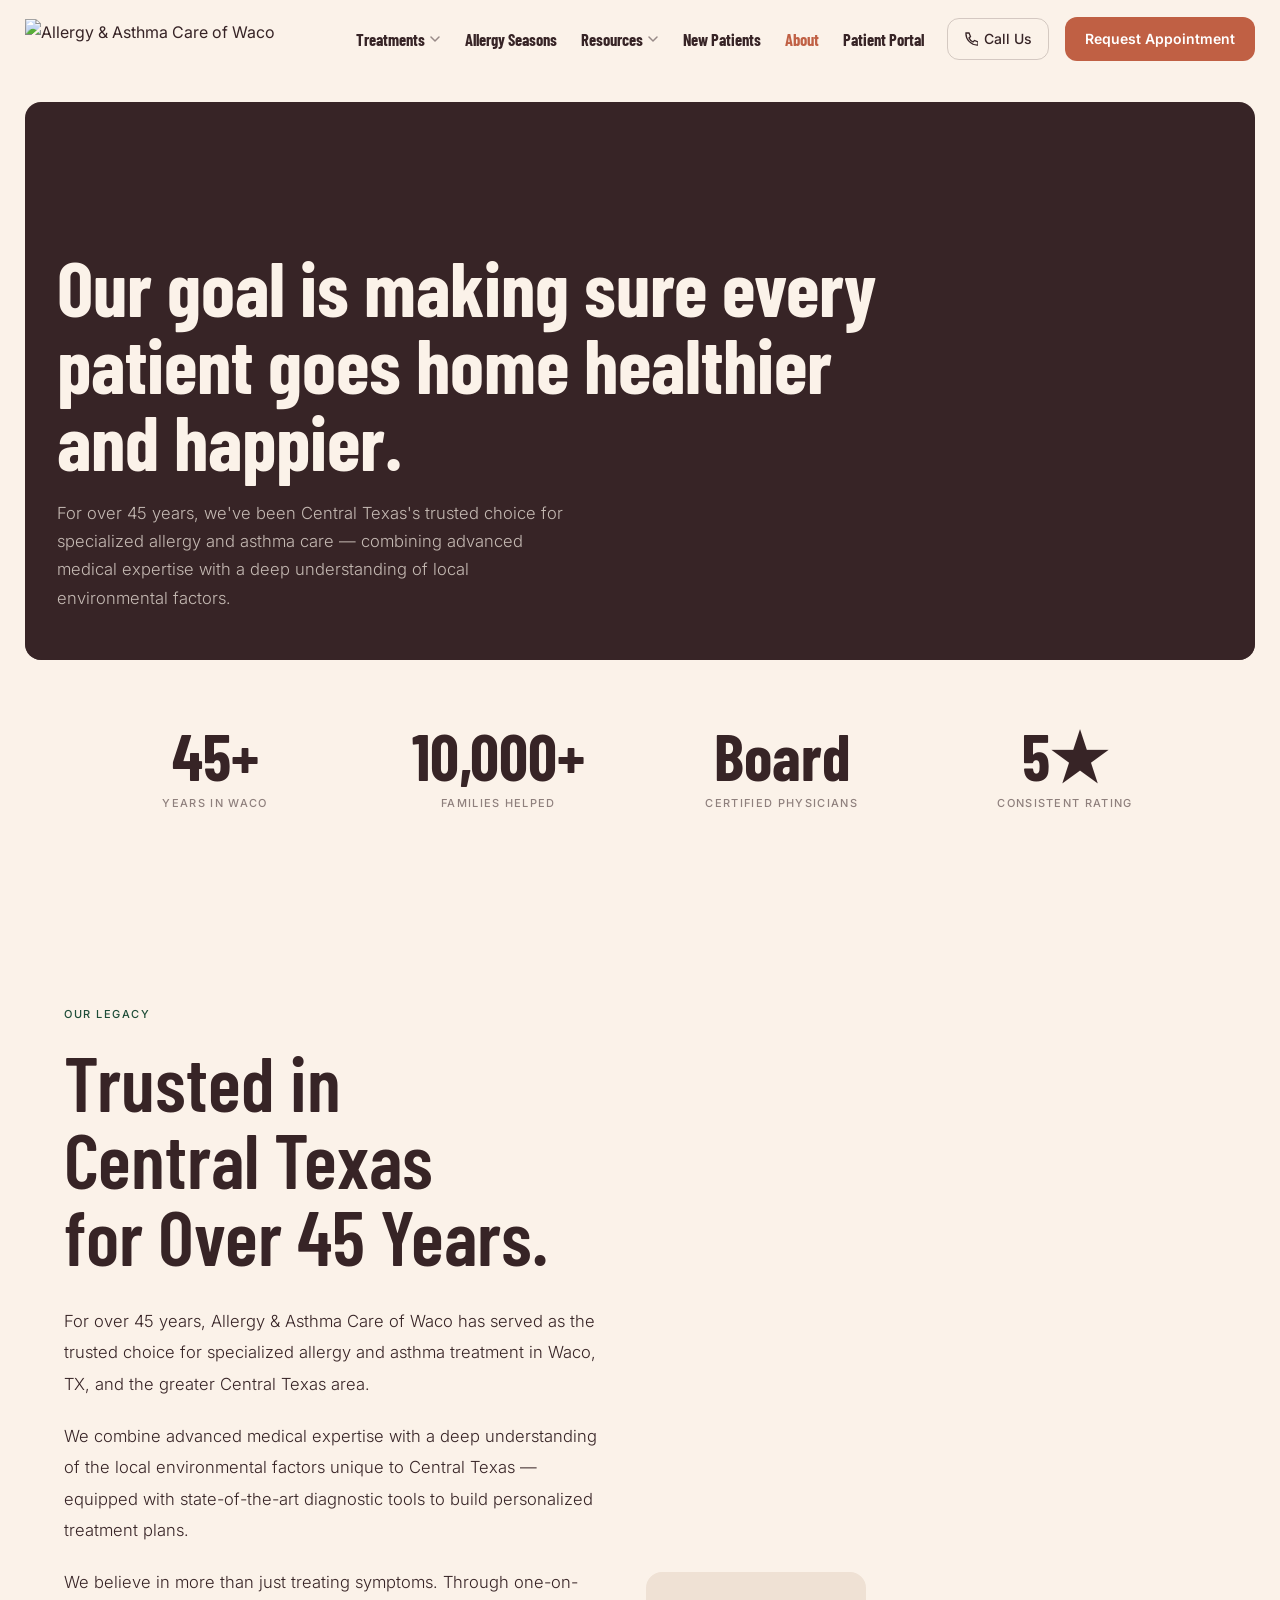
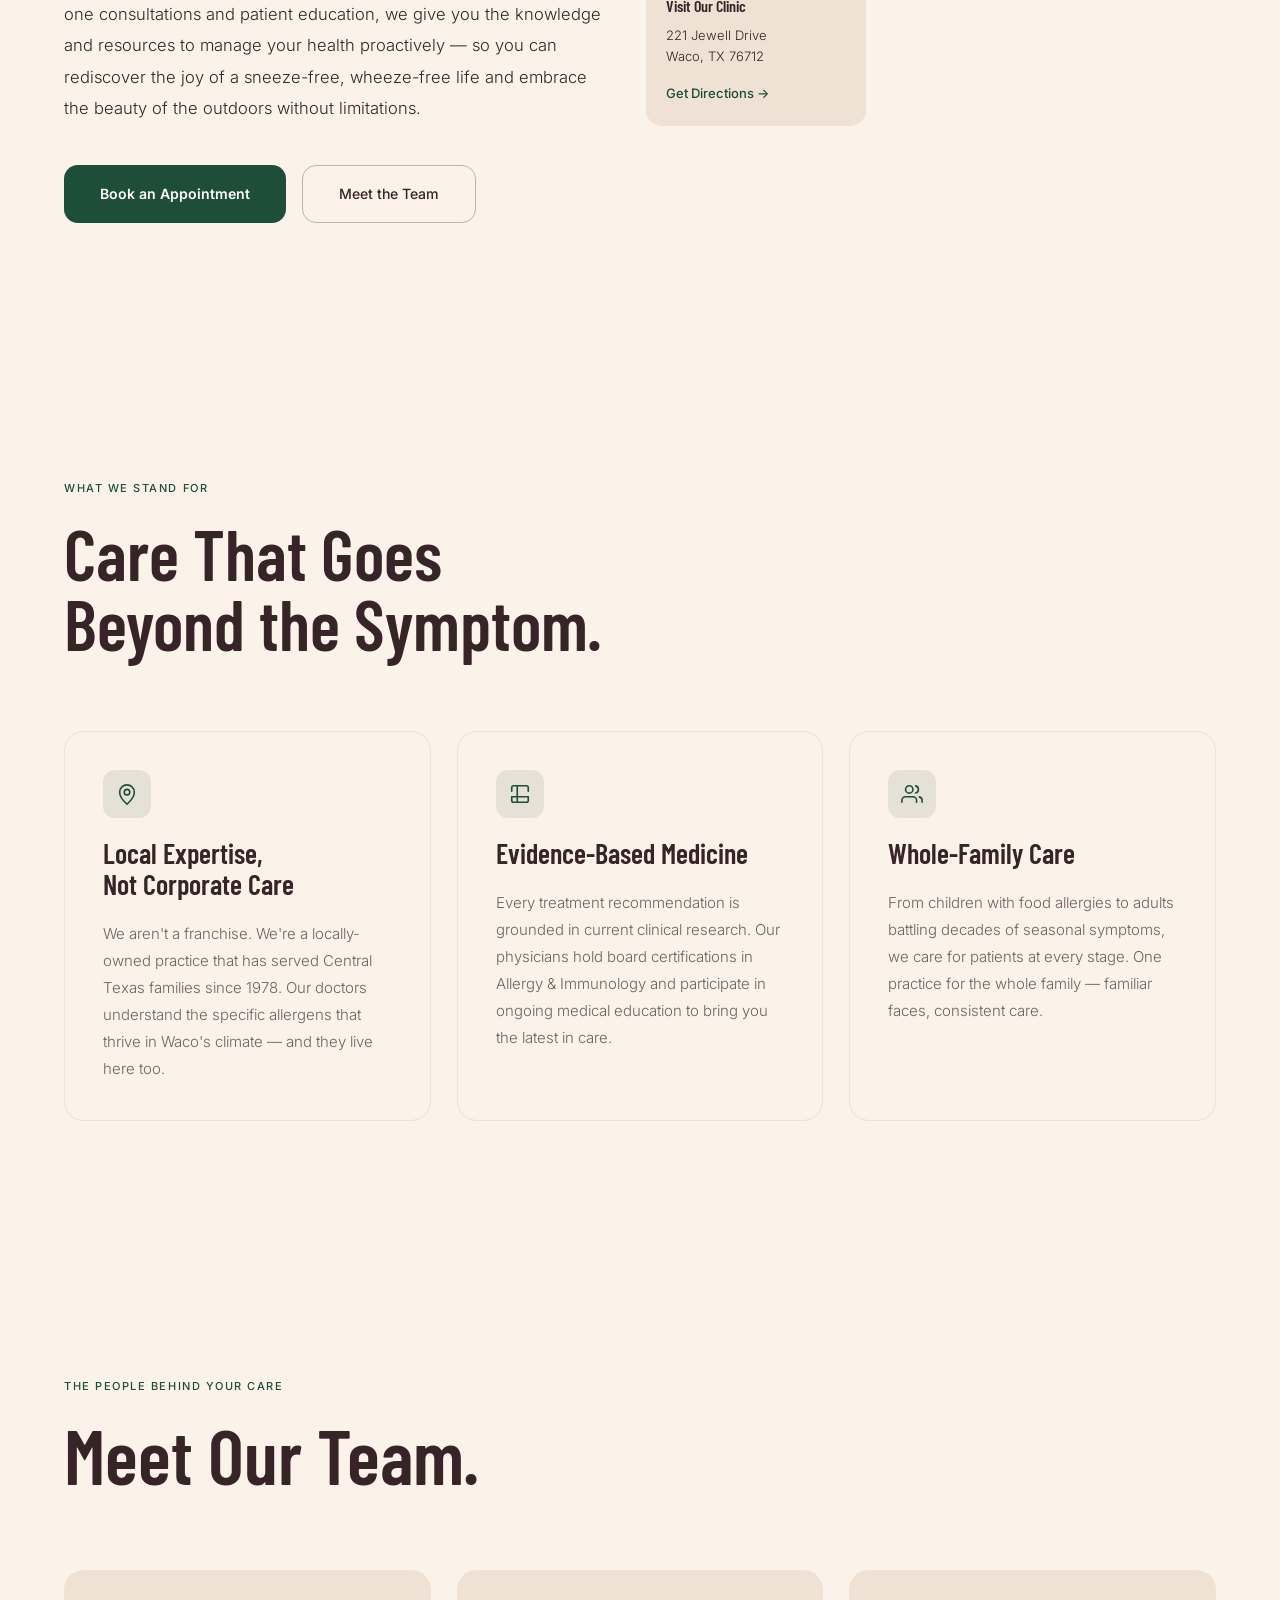
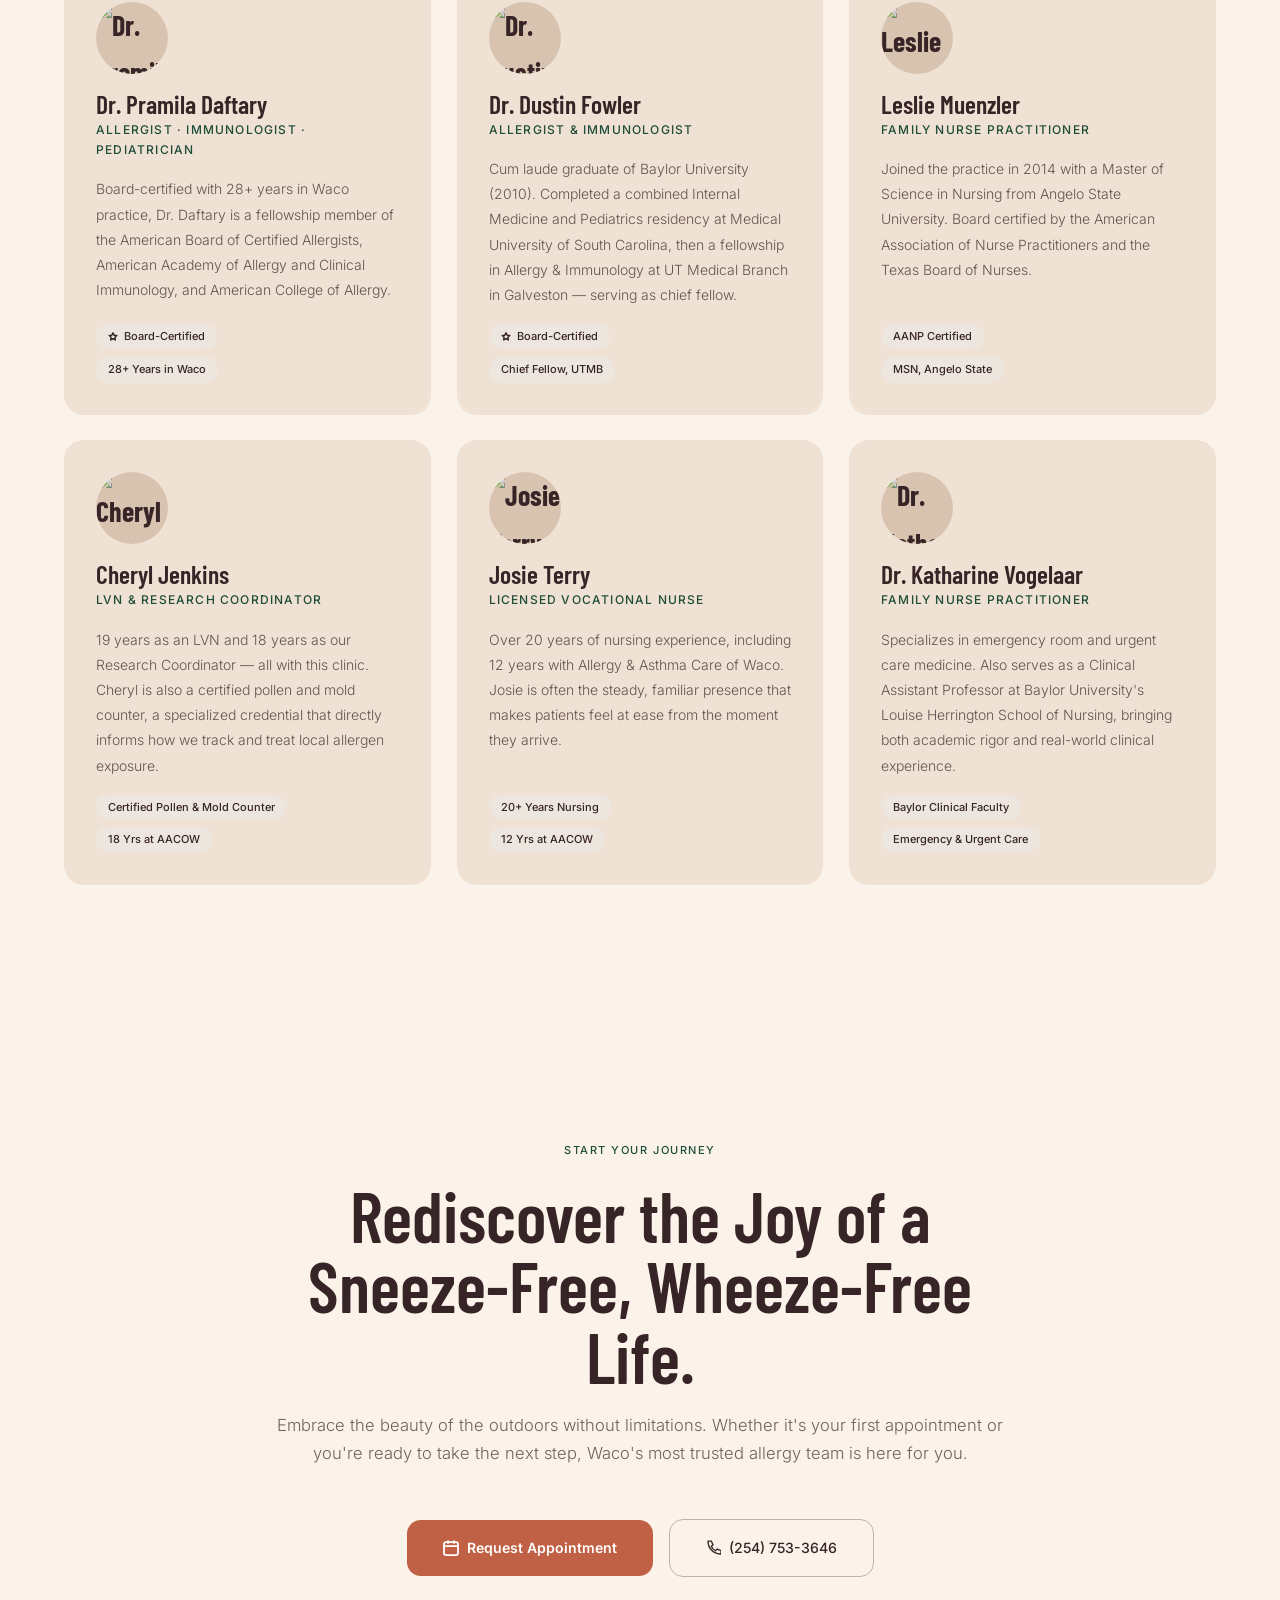
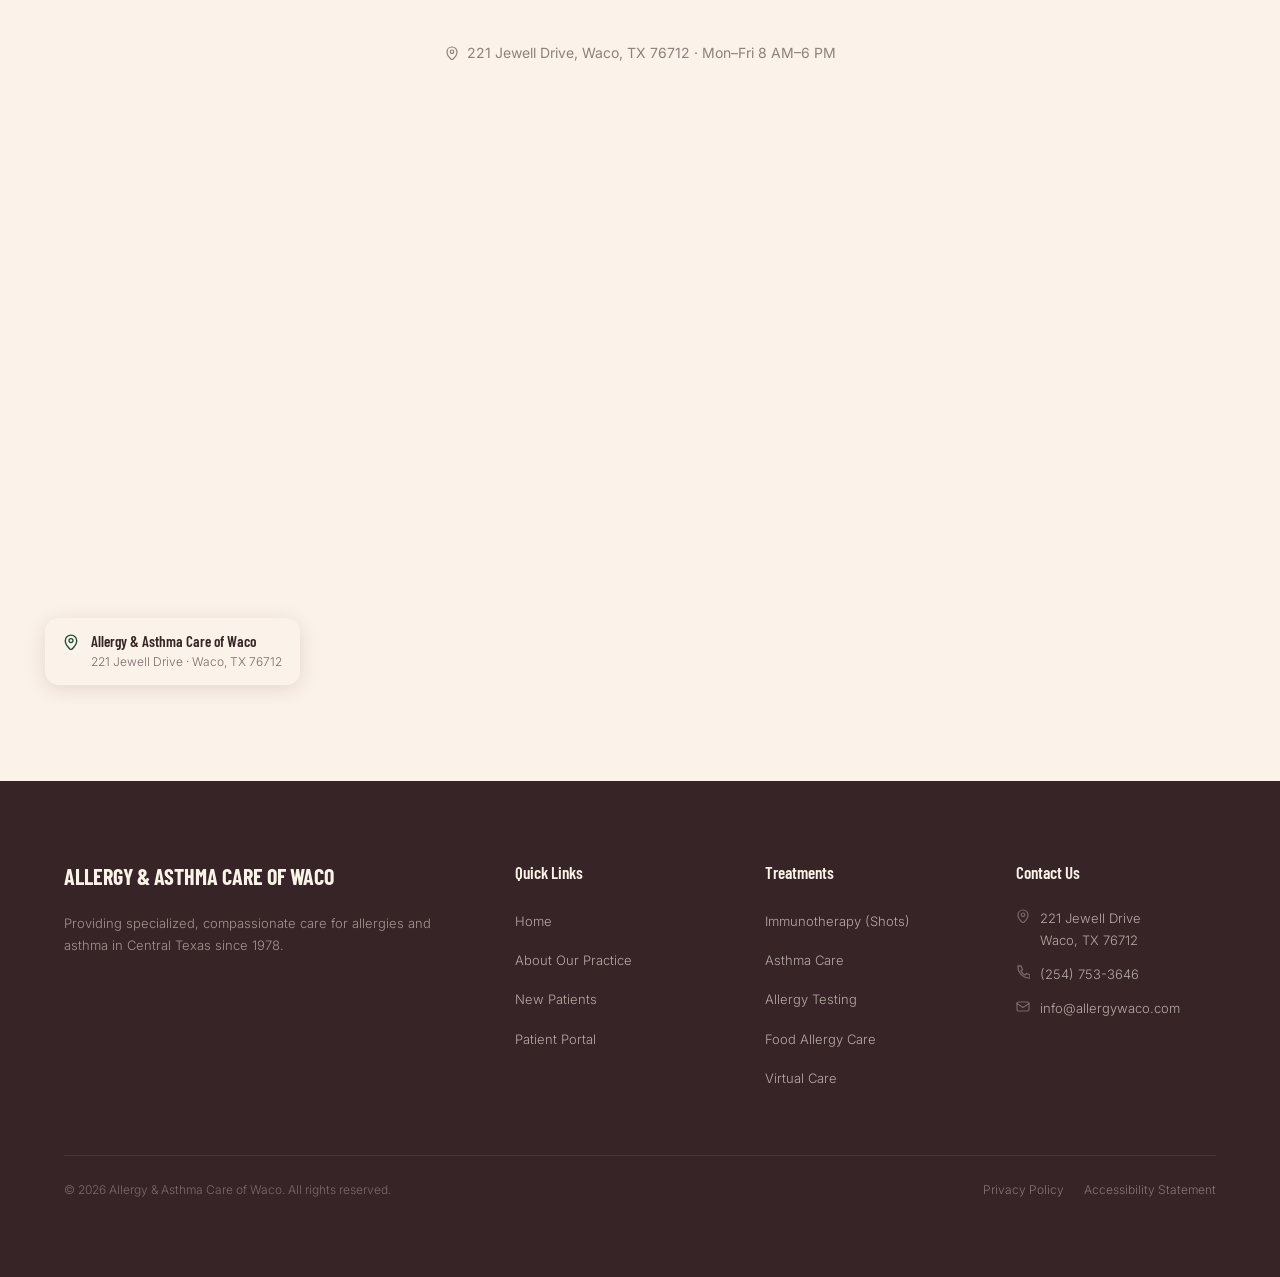
==== assets/about.html @ e291865c "Forest green color system, pollen UX, nav fixes, new HTML pages - Add forest green token (--color-fo" ====
<!DOCTYPE html>
<html lang="en">
<head>
  <meta charset="UTF-8" />
  <meta name="viewport" content="width=device-width, initial-scale=1.0" />
  <link rel="icon" href="/images/icons/favicon.svg" type="image/svg+xml" />
  <title>About Us | Allergy &amp; Asthma Care of Waco</title>
  <meta name="description" content="For over 45 years, Allergy &amp; Asthma Care of Waco has been the trusted choice for specialized allergy and asthma care in Waco, TX and Central Texas. Meet our board-certified allergists." />
  <link rel="canonical" href="https://allergywaco.com/about" />

  <!-- Open Graph -->
  <meta property="og:type" content="website" />
  <meta property="og:url" content="https://allergywaco.com/about" />
  <meta property="og:title" content="About Us | Allergy &amp; Asthma Care of Waco" />
  <meta property="og:description" content="For over 45 years, Allergy &amp; Asthma Care of Waco has been the trusted choice for specialized allergy and asthma care in Waco, TX and Central Texas." />
  <meta property="og:locale" content="en_US" />

  <!-- Fonts — match home page exactly -->
  <link rel="preconnect" href="https://fonts.googleapis.com" />
  <link rel="preconnect" href="https://fonts.gstatic.com" crossorigin />
  <link href="https://fonts.googleapis.com/css2?family=Barlow+Condensed:wght@400;500;600;700&family=Playfair+Display:ital,wght@0,400;0,600;1,400;1,600&family=Inter:wght@300;400;500&display=swap" rel="stylesheet" />

  <style>
    /* ==========================================================================
       DESIGN TOKENS — mirror src/index.css exactly
       ========================================================================== */
    :root {
      --cream:            #fbf2e9;
      --cream-dark:       #efe1d4;
      --charcoal:         #372426;
      --charcoal-light:   #6b4849;
      --accent:           #2c1810;
      --accent-light:     #ede6df;
      --sand:             #d8c3b0;
      --terracotta:       #c06044;
      --terracotta-hover: #a84e34;
      --forest:           #1e4d38;
      --forest-hover:     #163829;
      --sage:             #2a6257;
      --sage-light:       #e6efed;
      --white:            #ffffff;

      --font-heading: 'Barlow Condensed', ui-sans-serif, sans-serif;
      --font-display: 'Playfair Display', Georgia, serif;
      --font-sans:    'Inter', ui-sans-serif, system-ui, sans-serif;

      --max-w:         1920px;
      --pad-x:         clamp(20px, 5vw, 90px);
      --section-py:    clamp(80px, 10vw, 144px);
    }

    /* ==========================================================================
       RESET + BASE
       ========================================================================== */
    *, *::before, *::after { box-sizing: border-box; margin: 0; padding: 0; }
    html { -webkit-font-smoothing: antialiased; scroll-behavior: smooth; overflow-x: clip; }
    body {
      font-family: var(--font-sans);
      background-color: var(--cream);
      color: var(--charcoal);
      font-size: 16px;
      line-height: 1.7;
      overflow-x: clip;
    }
    h1, h2, h3, h4, h5, h6 { font-family: var(--font-heading); font-weight: 600; }
    img { display: block; max-width: 100%; height: auto; }
    a { color: inherit; text-decoration: none; }
    button { font-family: inherit; cursor: pointer; }

    /* ==========================================================================
       LAYOUT
       ========================================================================== */
    .container {
      max-width: var(--max-w);
      margin-left: auto;
      margin-right: auto;
      padding-left: var(--pad-x);
      padding-right: var(--pad-x);
    }
    .section { padding-top: var(--section-py); padding-bottom: var(--section-py); }

    /* Eyebrow label */
    .eyebrow {
      font-family: var(--font-sans);
      font-size: 11px;
      font-weight: 500;
      letter-spacing: 0.14em;
      text-transform: uppercase;
      color: var(--terracotta);
      display: block;
      margin-bottom: 20px;
    }

    /* ==========================================================================
       TYPOGRAPHY
       ========================================================================== */
    .t-hero {
      font-family: var(--font-heading);
      font-size: clamp(52px, 9vw, 110px);
      font-weight: 700;
      line-height: 1.0;
      color: var(--charcoal);
    }
    .t-headline {
      font-family: var(--font-heading);
      font-size: clamp(42px, 6vw, 80px);
      font-weight: 600;
      line-height: 1.0;
      color: var(--charcoal);
    }
    .t-sub-headline {
      font-family: var(--font-heading);
      font-size: clamp(28px, 3.5vw, 48px);
      font-weight: 500;
      line-height: 1.1;
      color: var(--charcoal);
    }
    .t-display {
      font-family: var(--font-display);
      font-size: clamp(26px, 3vw, 40px);
      font-weight: 400;
      line-height: 1.4;
      color: var(--charcoal);
    }
    .t-body-lg {
      font-size: clamp(16px, 1.4vw, 19px);
      font-weight: 300;
      line-height: 1.85;
      color: var(--charcoal);
    }

    /* ==========================================================================
       BUTTONS
       ========================================================================== */
    .btn-primary {
      display: inline-flex;
      align-items: center;
      gap: 8px;
      background: var(--terracotta);
      color: white;
      border-radius: 14px;
      font-family: var(--font-sans);
      font-size: clamp(14px, 1.1vw, 16px);
      font-weight: 600;
      padding: 16px 36px;
      border: none;
      transition: background 0.2s, transform 0.2s;
      white-space: nowrap;
      cursor: pointer;
    }
    .btn-primary:hover { background: var(--terracotta-hover); transform: translateY(-1px); }

    .btn-outline {
      display: inline-flex;
      align-items: center;
      gap: 8px;
      background: transparent;
      color: var(--charcoal);
      border: 1.5px solid rgba(55, 36, 38, 0.3);
      border-radius: 14px;
      font-family: var(--font-sans);
      font-size: clamp(14px, 1.1vw, 16px);
      font-weight: 500;
      padding: 16px 36px;
      transition: border-color 0.2s, background 0.2s;
      white-space: nowrap;
    }
    .btn-outline:hover { background: rgba(55,36,38,0.04); border-color: rgba(55,36,38,0.5); }

    /* ==========================================================================
       NAVIGATION — mirrors Navigation.tsx exactly
       ========================================================================== */
    .site-nav {
      position: sticky;
      top: 0;
      z-index: 50;
      background: rgba(251, 242, 233, 0.95);
      backdrop-filter: blur(12px);
      -webkit-backdrop-filter: blur(12px);
    }
    .site-nav__inner {
      padding-left: 25px;
      padding-right: 25px;
      display: flex;
      align-items: center;
      height: 78px;
    }
    .site-nav__logo { flex: 1; display: flex; align-items: center; }
    .site-nav__logo img { height: 40px; width: auto; cursor: pointer; }

    .site-nav__center { display: none; align-items: center; gap: 24px; }
    @media (min-width: 1024px) { .site-nav__center { display: flex; } }

    .site-nav__link {
      display: inline-flex;
      align-items: center;
      gap: 4px;
      font-family: var(--font-heading);
      font-size: 16.5px;
      font-weight: 700;
      color: var(--charcoal);
      transition: color 0.2s;
      white-space: nowrap;
      padding: 8px 0;
      background: none;
      border: none;
    }
    .site-nav__link:hover { color: var(--terracotta); }
    .site-nav__link--active { color: var(--terracotta); }

    .nav-chevron { width: 12px; height: 12px; opacity: 0.5; transition: opacity 0.2s; }
    .site-nav__dropdown:hover .nav-chevron { opacity: 1; }

    .site-nav__dropdown { position: relative; }
    .site-nav__dropdown-menu {
      position: absolute;
      top: 100%;
      left: 0;
      padding-top: 12px;
      opacity: 0;
      translate: 0 8px;
      pointer-events: none;
      transition: opacity 0.2s, translate 0.2s;
    }
    .site-nav__dropdown:hover .site-nav__dropdown-menu { opacity: 1; translate: 0 0; pointer-events: auto; }
    .site-nav__dropdown-panel {
      background: #ffffff;
      border-radius: 16px;
      box-shadow: 0 8px 32px rgba(55,36,38,0.14);
      overflow: hidden;
      display: flex;
      flex-direction: column;
      width: 320px;
    }
    .site-nav__dropdown-panel--sm { width: 280px; }
    .site-nav__dropdown-item {
      display: flex;
      align-items: center;
      justify-content: space-between;
      font-size: 14.5px;
      font-weight: 500;
      color: var(--charcoal);
      padding: 14px 20px;
      transition: color 0.15s, background 0.15s;
      border-bottom: 1px solid rgba(55,36,38,0.06);
    }
    .site-nav__dropdown-item:last-child { border-bottom: none; }
    .site-nav__dropdown-item:hover { color: var(--terracotta); background: rgba(192,96,68,0.05); }
    .site-nav__dropdown-item:hover .dd-arrow { color: var(--terracotta); transform: translateX(2px); }
    .dd-arrow { width: 14px; height: 14px; flex-shrink: 0; margin-left: 12px; color: rgba(55,36,38,0.25); transition: color 0.15s, transform 0.15s; }

    .site-nav__right { flex: 1; display: none; align-items: center; justify-content: flex-end; gap: 16px; }
    @media (min-width: 1024px) { .site-nav__right { display: flex; } }

    .site-nav__call {
      display: inline-flex;
      align-items: center;
      gap: 6px;
      font-size: 14px;
      font-weight: 500;
      color: var(--charcoal);
      border: 1px solid rgba(55,36,38,0.2);
      border-radius: 12px;
      padding: 8px 16px;
      transition: color 0.2s, border-color 0.2s;
      white-space: nowrap;
    }
    .site-nav__call:hover { color: var(--accent); border-color: var(--accent); }

    .site-nav__book {
      background: var(--terracotta);
      color: white;
      border-radius: 12px;
      padding: 10px 20px;
      font-size: 14px;
      font-weight: 600;
      transition: background 0.2s;
      white-space: nowrap;
    }
    .site-nav__book:hover { background: var(--terracotta-hover); }

    .site-nav__mobile-right { flex: 1; display: flex; align-items: center; justify-content: flex-end; gap: 12px; }
    @media (min-width: 1024px) { .site-nav__mobile-right { display: none; } }

    .site-nav__mobile-book { background: var(--terracotta); color: white; padding: 8px 16px; border-radius: 8px; font-size: 12px; font-weight: 600; }
    .site-nav__hamburger { background: none; border: none; color: var(--charcoal); padding: 4px; cursor: pointer; }

    .site-nav__overlay {
      position: fixed;
      inset: 0;
      z-index: 100;
      background: var(--cream);
      display: flex;
      flex-direction: column;
      opacity: 0;
      pointer-events: none;
      transition: opacity 0.2s;
    }
    .site-nav__overlay.is-open { opacity: 1; pointer-events: auto; }
    .site-nav__overlay-top {
      padding: 0 25px;
      display: flex;
      align-items: center;
      justify-content: space-between;
      height: 78px;
      flex-shrink: 0;
      border-bottom: 1px solid rgba(212,196,179,0.4);
    }
    .site-nav__overlay-close {
      width: 40px; height: 40px;
      border-radius: 50%;
      background: rgba(55,36,38,0.08);
      display: flex; align-items: center; justify-content: center;
      color: var(--charcoal);
      border: none; cursor: pointer;
    }
    .site-nav__overlay-links { flex: 1; overflow-y: auto; padding: 0 25px; }
    .site-nav__overlay-item { border-bottom: 1px solid rgba(55,36,38,0.1); }
    .site-nav__overlay-link {
      display: flex;
      align-items: center;
      justify-content: space-between;
      padding: 20px 0;
      font-family: var(--font-heading);
      font-size: 34px;
      font-weight: 600;
      color: var(--charcoal);
      transition: color 0.2s;
      background: none;
      border: none;
      width: 100%;
      text-align: left;
      line-height: 1;
    }
    .site-nav__overlay-link:hover, .site-nav__overlay-link--cta { color: var(--terracotta); }
    .overlay-chevron { width: 24px; height: 24px; color: rgba(55,36,38,0.4); transition: transform 0.3s; flex-shrink: 0; }
    .site-nav__overlay-item.is-open .overlay-chevron { transform: rotate(180deg); }
    .site-nav__overlay-sub {
      display: flex;
      flex-direction: column;
      overflow: hidden;
      max-height: 0;
      transition: max-height 0.3s ease;
    }
    .site-nav__overlay-item.is-open .site-nav__overlay-sub { max-height: 600px; }
    .site-nav__overlay-sub-item {
      display: flex;
      align-items: center;
      justify-content: space-between;
      padding: 12px 0;
      font-size: 17px;
      font-weight: 500;
      color: var(--charcoal);
      border-top: 1px solid rgba(55,36,38,0.06);
      transition: color 0.15s;
    }
    .site-nav__overlay-sub-item:hover { color: var(--terracotta); }
    .sub-arrow { width: 16px; height: 16px; flex-shrink: 0; color: rgba(55,36,38,0.25); transition: color 0.15s, transform 0.15s; }
    .site-nav__overlay-sub-item:hover .sub-arrow { color: var(--terracotta); transform: translateX(2px); }
    .site-nav__overlay-bottom {
      padding: 20px 25px 40px;
      flex-shrink: 0;
    }
    .site-nav__overlay-phone {
      display: inline-flex;
      align-items: center;
      gap: 8px;
      font-size: 15px;
      font-weight: 500;
      color: rgba(55,36,38,0.6);
    }

    /* ==========================================================================
       JUMP NAV
       ========================================================================== */
    .ab-jump-nav {
      position: fixed;
      top: 78px;
      left: 0; right: 0;
      z-index: 40;
      background: white;
      border-bottom: 1px solid rgba(216,195,176,0.7);
      box-shadow: 0 1px 4px rgba(55,36,38,0.06);
      opacity: 0;
      transform: translateY(-4px);
      pointer-events: none;
      transition: opacity 0.3s, transform 0.3s;
    }
    .ab-jump-nav.is-visible { opacity: 1; transform: translateY(0); pointer-events: auto; }
    .ab-jump-nav__inner {
      display: flex;
      align-items: center;
      justify-content: center;
      height: 40px;
      gap: 4px;
      padding: 0 24px;
      overflow-x: auto;
      scrollbar-width: none;
    }
    .ab-jump-nav__inner::-webkit-scrollbar { display: none; }
    .ab-jump-nav__link {
      display: flex;
      align-items: center;
      height: 100%;
      padding: 0 16px;
      font-family: var(--font-sans);
      font-size: 10.5px;
      font-weight: 600;
      letter-spacing: 0.10em;
      text-transform: uppercase;
      white-space: nowrap;
      color: var(--charcoal);
      border-bottom: 2px solid transparent;
      text-decoration: none;
      transition: color 0.2s, border-color 0.2s;
    }
    .ab-jump-nav__link:hover { border-bottom-color: rgba(216,195,176,0.8); }
    .ab-jump-nav__link.is-active { border-bottom-color: var(--terracotta); }
    @media (max-width: 768px) {
      .ab-jump-nav__inner { justify-content: flex-start; padding: 0 16px; }
      .ab-jump-nav__link { padding: 0 14px; font-size: 10px; }
    }

    /* ==========================================================================
       HERO — page-level hero with video background
       ========================================================================== */
    /* Hero outer wrapper — matches home page px-[18px] lg:px-[25px] pt-6 */
    .ab-hero-wrap {
      padding: 24px 18px 0;
      background: var(--cream);
    }
    @media (min-width: 1024px) { .ab-hero-wrap { padding: 24px 25px 0; } }

    /* Rounded video box */
    .ab-hero {
      position: relative;
      border-radius: 16px;
      overflow: hidden;
      min-height: clamp(400px, 62vh, 760px);
      background: var(--charcoal);
    }
    .ab-hero__video {
      position: absolute;
      inset: 0;
      width: 100%;
      height: 100%;
      object-fit: cover;
      scale: 1.05;
      opacity: 0.6;
    }
    .ab-hero__overlay {
      position: absolute;
      inset: 0;
      background: linear-gradient(
        to bottom,
        rgba(55, 36, 38, 0.05) 0%,
        rgba(55, 36, 38, 0.35) 55%,
        rgba(55, 36, 38, 0.65) 100%
      );
    }
    /* Text pinned to bottom-left, like home page H1 */
    .ab-hero__content {
      position: absolute;
      inset: 0;
      z-index: 2;
      display: flex;
      flex-direction: column;
      justify-content: flex-end;
      padding: clamp(20px, 3vw, 32px);
      padding-bottom: clamp(28px, 4vw, 48px);
    }
    .ab-hero__eyebrow {
      font-family: var(--font-sans);
      font-size: 11px;
      font-weight: 500;
      letter-spacing: 0.18em;
      text-transform: uppercase;
      color: rgba(251,242,233,0.6);
      display: block;
      margin-bottom: 14px;
    }
    .ab-hero__headline {
      font-family: var(--font-heading);
      font-size: clamp(36px, 6vw, 84px);
      font-weight: 700;
      line-height: 1.0;
      color: var(--cream);
      max-width: 820px;
      margin-bottom: 20px;
    }
    .ab-hero__subhead {
      font-family: var(--font-sans);
      font-size: clamp(14px, 1.3vw, 17px);
      font-weight: 300;
      color: rgba(251,242,233,0.72);
      line-height: 1.7;
      max-width: 520px;
    }

    /* ==========================================================================
       STATS STRIP
       ========================================================================== */
    .ab-stats {
      background: var(--cream);
      padding: clamp(36px, 5vw, 64px) var(--pad-x);
    }
    .ab-stats__grid {
      display: grid;
      grid-template-columns: repeat(4, 1fr);
      gap: clamp(18px, 2.6vw, 36px);
      background: transparent;
      max-width: 1100px;
      margin: 0 auto;
    }
    @media (max-width: 780px) { .ab-stats__grid { grid-template-columns: repeat(2, 1fr); } }
    .ab-stats__item {
      padding: 0;
      display: flex;
      flex-direction: column;
      gap: 6px;
      align-items: center;
      text-align: center;
    }
    .ab-stats__value {
      font-family: var(--font-heading);
      font-size: clamp(42px, 5vw, 64px);
      font-weight: 700;
      line-height: 1;
      color: var(--charcoal);
    }
    .ab-stats__label {
      font-size: 11px;
      font-weight: 500;
      letter-spacing: 0.12em;
      text-transform: uppercase;
      color: var(--charcoal);
      opacity: 0.55;
    }

    /* ==========================================================================
       STORY SECTION (2-col: copy | video)
       ========================================================================== */
    .ab-story { background: var(--cream); }
    .ab-story__grid {
      display: grid;
      grid-template-columns: 1fr 1fr;
      gap: clamp(48px, 6vw, 96px);
      align-items: center;
    }
    @media (max-width: 900px) { .ab-story__grid { grid-template-columns: 1fr; } }
    .ab-story__copy { max-width: 580px; }
    .ab-story__body {
      font-size: clamp(16px, 1.3vw, 18px);
      font-weight: 300;
      line-height: 1.9;
      color: var(--charcoal);
    }
    .ab-story__body + .ab-story__body { margin-top: 20px; }
    .ab-story__pullquote {
      margin: clamp(32px, 4vw, 48px) 0;
      padding-left: 24px;
      border-left: 3px solid var(--terracotta);
    }
    .ab-story__pullquote p {
      font-family: var(--font-display);
      font-size: clamp(20px, 2vw, 26px);
      font-weight: 400;
      font-style: italic;
      line-height: 1.55;
      color: var(--charcoal);
    }
    .ab-story__media { position: relative; }
    .ab-story__video-wrap {
      border-radius: 20px;
      overflow: hidden;
      aspect-ratio: 4 / 5;
    }
    .ab-story__video-wrap video {
      width: 100%; height: 100%;
      object-fit: cover;
      scale: 1.04;
    }
    .ab-story__location-card {
      position: absolute;
      bottom: 24px;
      left: -32px;
      width: 220px;
      background: var(--cream-dark);
      border-radius: 16px;
      padding: 20px;
      z-index: 10;
    }
    @media (max-width: 900px) { .ab-story__location-card { display: none; } }
    .ab-story__location-card-title {
      font-family: var(--font-heading);
      font-size: 16px;
      font-weight: 600;
      color: var(--charcoal);
      margin-bottom: 6px;
    }
    .ab-story__location-card-addr {
      font-size: 13px;
      font-weight: 300;
      color: var(--charcoal);
      line-height: 1.6;
      margin-bottom: 12px;
    }
    .ab-story__location-card-link {
      font-size: 13px;
      font-weight: 500;
      color: var(--terracotta);
      transition: opacity 0.2s;
    }
    .ab-story__location-card-link:hover { opacity: 0.75; }

    /* ==========================================================================
       VALUES SECTION
       ========================================================================== */
    .ab-values { background: var(--cream); }
    .ab-values__header { margin-bottom: clamp(48px, 6vw, 72px); max-width: 680px; }
    .ab-values__eyebrow {
      font-family: var(--font-sans);
      font-size: 11px;
      font-weight: 500;
      letter-spacing: 0.14em;
      text-transform: uppercase;
      color: var(--terracotta);
      display: block;
      margin-bottom: 20px;
    }
    .ab-values__headline {
      font-family: var(--font-heading);
      font-size: clamp(38px, 5.5vw, 72px);
      font-weight: 600;
      line-height: 1.0;
      color: var(--charcoal);
    }
    .ab-values__grid {
      display: grid;
      grid-template-columns: repeat(3, 1fr);
      gap: clamp(16px, 2vw, 28px);
    }
    @media (max-width: 780px) { .ab-values__grid { grid-template-columns: 1fr; } }
    .ab-values__card {
      background: var(--cream);
      border: 1px solid rgba(55,36,38,0.07);
      border-radius: 20px;
      padding: clamp(28px, 3vw, 44px);
      display: flex;
      flex-direction: column;
      gap: 20px;
      transition: box-shadow 0.25s, transform 0.25s;
    }
    .ab-values__card:hover { box-shadow: 0 12px 32px rgba(55,36,38,0.07); transform: translateY(-2px); }
    .ab-values__card-icon {
      width: 48px; height: 48px;
      border-radius: 12px;
      background: rgba(192,96,68,0.1);
      display: flex;
      align-items: center;
      justify-content: center;
      flex-shrink: 0;
    }
    .ab-values__card-icon svg { color: var(--terracotta); }
    .ab-values__card-title {
      font-family: var(--font-heading);
      font-size: clamp(22px, 2.2vw, 30px);
      font-weight: 600;
      color: var(--charcoal);
      line-height: 1.1;
    }
    .ab-values__card-body {
      font-size: 15px;
      font-weight: 300;
      line-height: 1.8;
      color: var(--charcoal);
      opacity: 0.7;
    }

    /* ==========================================================================
       TEAM SECTION
       ========================================================================== */
    .ab-team { background: var(--cream); }
    .ab-team__header { margin-bottom: clamp(48px, 6vw, 80px); }
    .ab-team__grid {
      display: grid;
      grid-template-columns: repeat(3, 1fr);
      gap: clamp(16px, 2vw, 28px);
    }
    @media (max-width: 1000px) { .ab-team__grid { grid-template-columns: repeat(2, 1fr); } }
    @media (max-width: 580px) { .ab-team__grid { grid-template-columns: 1fr; } }
    .ab-team__card {
      background: var(--cream-dark);
      border-radius: 20px;
      padding: clamp(24px, 2.5vw, 36px);
      display: flex;
      flex-direction: column;
      gap: 16px;
      transition: transform 0.25s, box-shadow 0.25s;
    }
    .ab-team__card:hover { transform: translateY(-3px); box-shadow: 0 16px 40px rgba(55,36,38,0.08); }
    .ab-team__card-avatar {
      width: 72px; height: 72px;
      border-radius: 50%;
      background: var(--sand);
      display: flex;
      align-items: center;
      justify-content: center;
      font-family: var(--font-heading);
      font-size: 28px;
      font-weight: 700;
      color: var(--charcoal);
      flex-shrink: 0;
      overflow: hidden;
    }
    .ab-team__card-avatar img {
      width: 100%;
      height: 100%;
      object-fit: cover;
      object-position: center top;
    }
    .ab-team__card-avatar img.pos-upper {
      object-position: center 15%;
    }
    .ab-team__card-name {
      font-family: var(--font-heading);
      font-size: clamp(20px, 2vw, 26px);
      font-weight: 600;
      color: var(--charcoal);
      line-height: 1.1;
      margin-bottom: 2px;
    }
    .ab-team__card-title {
      font-size: 12px;
      font-weight: 500;
      letter-spacing: 0.10em;
      text-transform: uppercase;
      color: var(--terracotta);
    }
    .ab-team__card-bio {
      font-size: 14px;
      font-weight: 300;
      line-height: 1.8;
      color: var(--charcoal);
      opacity: 0.75;
      flex: 1;
    }
    .ab-team__card-cred {
      display: flex;
      flex-direction: column;
      gap: 6px;
    }
    .ab-team__cred-pill {
      display: inline-flex;
      align-items: center;
      gap: 6px;
      background: var(--accent-light);
      border-radius: 100px;
      padding: 4px 12px;
      font-size: 11px;
      font-weight: 500;
      color: var(--charcoal);
      width: fit-content;
    }

    /* ==========================================================================
       FINAL CTA
       ========================================================================== */
    .ab-cta {
      background: var(--cream);
      text-align: center;
    }
    .ab-cta__inner { max-width: 780px; margin: 0 auto; }
    .ab-cta__headline {
      font-family: var(--font-heading);
      font-size: clamp(38px, 5.5vw, 72px);
      font-weight: 600;
      line-height: 1.0;
      color: var(--charcoal);
      margin-bottom: 20px;
    }
    .ab-cta__sub {
      font-size: clamp(15px, 1.3vw, 18px);
      font-weight: 300;
      color: var(--charcoal);
      opacity: 0.7;
      line-height: 1.7;
      margin-bottom: clamp(36px, 4vw, 52px);
    }
    .ab-cta__buttons { display: flex; align-items: center; justify-content: center; gap: 16px; flex-wrap: wrap; }
    .ab-cta__address {
      margin-top: clamp(40px, 5vw, 64px);
      display: flex;
      align-items: center;
      justify-content: center;
      gap: 8px;
      font-size: 14px;
      font-weight: 400;
      color: var(--charcoal);
      opacity: 0.55;
    }

    /* ==========================================================================
       MAP SECTION
       ========================================================================== */
    .ab-map {
      background: var(--cream);
      padding: 0 clamp(18px, 2.5vw, 25px) clamp(48px, 6vw, 80px);
    }
    .ab-map__inner {
      border-radius: 20px;
      overflow: hidden;
      position: relative;
      height: clamp(300px, 40vw, 520px);
    }
    .ab-map__inner iframe {
      width: 100%;
      height: 100%;
      border: 0;
      display: block;
    }
    .ab-map__label {
      position: absolute;
      bottom: 20px;
      left: 20px;
      background: var(--cream);
      border-radius: 14px;
      padding: 14px 18px;
      display: flex;
      align-items: flex-start;
      gap: 12px;
      box-shadow: 0 4px 20px rgba(55,36,38,0.12);
      z-index: 10;
      pointer-events: none;
    }
    .ab-map__label svg { flex-shrink: 0; margin-top: 2px; color: var(--terracotta); }
    .ab-map__label-name {
      font-family: var(--font-heading);
      font-size: 15px;
      font-weight: 600;
      color: var(--charcoal);
      line-height: 1.2;
      margin-bottom: 3px;
    }
    .ab-map__label-addr {
      font-size: 12px;
      font-weight: 300;
      color: var(--charcoal);
      opacity: 0.65;
      line-height: 1.5;
    }

    /* ==========================================================================
       FOOTER — mirrors Footer.tsx
       ========================================================================== */
    .site-footer { background: var(--charcoal); color: rgba(251,242,233,0.8); padding: clamp(48px, 6vw, 96px) 0; }
    .site-footer__grid {
      display: grid;
      grid-template-columns: 2fr 1fr 1fr 1fr;
      gap: clamp(40px, 4vw, 64px);
      margin-bottom: clamp(40px, 5vw, 64px);
    }
    @media (max-width: 900px) { .site-footer__grid { grid-template-columns: 1fr 1fr; } }
    @media (max-width: 560px) { .site-footer__grid { grid-template-columns: 1fr; } }
    .site-footer__logo { font-family: var(--font-heading); font-size: 22px; font-weight: 700; color: var(--cream); margin-bottom: 16px; }
    .site-footer__about { font-size: 13px; font-weight: 300; line-height: 1.75; color: rgba(251,242,233,0.55); }
    .site-footer__col-title { font-family: var(--font-heading); font-size: 17px; font-weight: 600; color: var(--cream); margin-bottom: 20px; }
    .site-footer__links { list-style: none; display: flex; flex-direction: column; gap: 12px; }
    .site-footer__links a { font-size: 13px; font-weight: 300; color: rgba(251,242,233,0.65); transition: color 0.2s; }
    .site-footer__links a:hover { color: var(--cream); }
    .site-footer__contact { display: flex; flex-direction: column; gap: 12px; }
    .site-footer__contact-item { display: flex; align-items: flex-start; gap: 10px; font-size: 13px; font-weight: 300; color: rgba(251,242,233,0.65); }
    .site-footer__contact-item a { color: rgba(251,242,233,0.65); transition: color 0.2s; }
    .site-footer__contact-item a:hover { color: var(--cream); }
    .site-footer__contact-icon { flex-shrink: 0; margin-top: 2px; opacity: 0.5; }
    .site-footer__bottom { padding-top: 24px; border-top: 1px solid rgba(255,255,255,0.08); display: flex; justify-content: space-between; align-items: center; flex-wrap: wrap; gap: 12px; font-size: 12px; font-weight: 300; color: rgba(251,242,233,0.35); }
    .site-footer__bottom a { color: rgba(251,242,233,0.4); transition: color 0.2s; }
    .site-footer__bottom a:hover { color: rgba(251,242,233,0.7); }
    @media (max-width: 560px) { .site-footer__bottom { flex-direction: column; align-items: flex-start; } }

    /* ==========================================================================
       SCROLL ANIMATIONS
       ========================================================================== */
    .anim-fade-up {
      opacity: 0;
      transform: translateY(28px);
      transition: opacity 0.75s cubic-bezier(0.16, 1, 0.3, 1),
                  transform 0.75s cubic-bezier(0.16, 1, 0.3, 1);
    }
    .anim-fade-up.is-visible { opacity: 1; transform: translateY(0); }

    .anim-fade-in {
      opacity: 0;
      transition: opacity 0.75s cubic-bezier(0.16, 1, 0.3, 1);
    }
    .anim-fade-in.is-visible { opacity: 1; }

    .anim-delay-1 { transition-delay: 0.10s; }
    .anim-delay-2 { transition-delay: 0.20s; }
    .anim-delay-3 { transition-delay: 0.30s; }
    .anim-delay-4 { transition-delay: 0.40s; }
    .anim-delay-5 { transition-delay: 0.50s; }

    /* ── Interior green overrides ── */
    .eyebrow { color: var(--forest); }
    .ab-values__eyebrow { color: var(--forest); }
    .ab-jump-nav__link.is-active { border-bottom-color: var(--forest); }
    .ab-story__pullquote { border-left-color: var(--forest); }
    .ab-story__location-card-link { color: var(--forest); }
    .ab-story__location-card-link:hover { color: var(--forest-hover); opacity: 1; }
    .ab-values__card-icon { background: rgba(30,77,56,0.1); }
    .ab-values__card-icon svg { color: var(--forest); }
    .ab-team__card-title { color: var(--forest); }
    .ab-cta .eyebrow { color: var(--forest); }
    .ab-map__label svg { color: var(--forest); }
    .btn-forest { background: var(--forest); }
    .btn-forest:hover { background: var(--forest-hover); }
  </style>
</head>
<body>

  <!-- ===========================================================================
       NAVIGATION — matches Navigation.tsx exactly
       =========================================================================== -->
  <header class="site-nav">
    <div class="site-nav__inner">

      <div class="site-nav__logo">
        <a href="/"><img src="/images/icons/aacow_logo.svg" alt="Allergy &amp; Asthma Care of Waco" /></a>
      </div>

      <nav class="site-nav__center" aria-label="Main navigation">

        <div class="site-nav__dropdown">
          <button class="site-nav__link" aria-haspopup="true">
            Treatments
            <svg class="nav-chevron" viewBox="0 0 12 12" fill="none"><path d="M2 4l4 4 4-4" stroke="currentColor" stroke-width="1.5" stroke-linecap="round" stroke-linejoin="round"/></svg>
          </button>
          <div class="site-nav__dropdown-menu">
            <div class="site-nav__dropdown-panel">
              <a href="/treatment-immunotherapy.html" class="site-nav__dropdown-item"><span>Immunotherapy (Allergy Shots)</span><svg class="dd-arrow" viewBox="0 0 16 16" fill="none" stroke="currentColor" stroke-width="1.75" stroke-linecap="round" stroke-linejoin="round"><path d="M3 8h10M9 4l4 4-4 4"/></svg></a>
              <a href="#" class="site-nav__dropdown-item"><span>Asthma Care</span><svg class="dd-arrow" viewBox="0 0 16 16" fill="none" stroke="currentColor" stroke-width="1.75" stroke-linecap="round" stroke-linejoin="round"><path d="M3 8h10M9 4l4 4-4 4"/></svg></a>
              <a href="#" class="site-nav__dropdown-item"><span>Allergy Testing</span><svg class="dd-arrow" viewBox="0 0 16 16" fill="none" stroke="currentColor" stroke-width="1.75" stroke-linecap="round" stroke-linejoin="round"><path d="M3 8h10M9 4l4 4-4 4"/></svg></a>
              <a href="#" class="site-nav__dropdown-item"><span>Medication &amp; Infusions</span><svg class="dd-arrow" viewBox="0 0 16 16" fill="none" stroke="currentColor" stroke-width="1.75" stroke-linecap="round" stroke-linejoin="round"><path d="M3 8h10M9 4l4 4-4 4"/></svg></a>
              <a href="#" class="site-nav__dropdown-item"><span>Food Allergy Care</span><svg class="dd-arrow" viewBox="0 0 16 16" fill="none" stroke="currentColor" stroke-width="1.75" stroke-linecap="round" stroke-linejoin="round"><path d="M3 8h10M9 4l4 4-4 4"/></svg></a>
              <a href="#" class="site-nav__dropdown-item"><span>Virtual Allergy Care</span><svg class="dd-arrow" viewBox="0 0 16 16" fill="none" stroke="currentColor" stroke-width="1.75" stroke-linecap="round" stroke-linejoin="round"><path d="M3 8h10M9 4l4 4-4 4"/></svg></a>
              <a href="#" class="site-nav__dropdown-item"><span>Diagnosis &amp; Care Planning</span><svg class="dd-arrow" viewBox="0 0 16 16" fill="none" stroke="currentColor" stroke-width="1.75" stroke-linecap="round" stroke-linejoin="round"><path d="M3 8h10M9 4l4 4-4 4"/></svg></a>
            </div>
          </div>
        </div>

        <a href="/#pollen" class="site-nav__link">Allergy Seasons</a>

        <div class="site-nav__dropdown">
          <button class="site-nav__link" aria-haspopup="true">
            Resources
            <svg class="nav-chevron" viewBox="0 0 12 12" fill="none"><path d="M2 4l4 4 4-4" stroke="currentColor" stroke-width="1.5" stroke-linecap="round" stroke-linejoin="round"/></svg>
          </button>
          <div class="site-nav__dropdown-menu">
            <div class="site-nav__dropdown-panel site-nav__dropdown-panel--sm">
              <a href="/blog.html" class="site-nav__dropdown-item"><span>Blog</span><svg class="dd-arrow" viewBox="0 0 16 16" fill="none" stroke="currentColor" stroke-width="1.75" stroke-linecap="round" stroke-linejoin="round"><path d="M3 8h10M9 4l4 4-4 4"/></svg></a>
              <a href="#" class="site-nav__dropdown-item"><span>Allergy Education / FAQs</span><svg class="dd-arrow" viewBox="0 0 16 16" fill="none" stroke="currentColor" stroke-width="1.75" stroke-linecap="round" stroke-linejoin="round"><path d="M3 8h10M9 4l4 4-4 4"/></svg></a>
            </div>
          </div>
        </div>

        <a href="#" class="site-nav__link">New Patients</a>
        <a href="/about.html" class="site-nav__link site-nav__link--active">About</a>
        <a href="#" class="site-nav__link">Patient Portal</a>
      </nav>

      <div class="site-nav__right">
        <a href="tel:2547533646" class="site-nav__call">
          <svg width="14" height="14" viewBox="0 0 14 14" fill="none" aria-hidden="true"><path d="M2 1h3l1.5 3.5L5 6c.9 1.9 2.1 3.1 4 4l1.5-1.5L14 10v3c-6.6.5-12.5-5.4-12-12z" stroke="currentColor" stroke-width="1.3" fill="none" stroke-linecap="round"/></svg>
          Call Us
        </a>
        <a href="#book" class="site-nav__book">Request Appointment</a>
      </div>

      <div class="site-nav__mobile-right">
        <a href="#book" class="site-nav__mobile-book">Book</a>
        <button class="site-nav__hamburger" id="nav-open" aria-label="Open menu">
          <svg width="20" height="20" viewBox="0 0 20 20" fill="none" stroke="currentColor" stroke-width="1.75" stroke-linecap="round">
            <line x1="3" y1="6" x2="17" y2="6"/><line x1="3" y1="10" x2="17" y2="10"/><line x1="3" y1="14" x2="17" y2="14"/>
          </svg>
        </button>
      </div>

    </div>
  </header>

  <!-- Mobile overlay -->
  <div class="site-nav__overlay" id="nav-overlay" role="dialog" aria-modal="true">
    <div class="site-nav__overlay-top">
      <a href="/"><img src="/images/icons/aacow_logo.svg" alt="Allergy &amp; Asthma Care of Waco" style="height:40px;width:auto;" /></a>
      <button class="site-nav__overlay-close" id="nav-close" aria-label="Close menu">
        <svg width="18" height="18" viewBox="0 0 18 18" fill="none" stroke="currentColor" stroke-width="1.75" stroke-linecap="round">
          <line x1="3" y1="3" x2="15" y2="15"/><line x1="15" y1="3" x2="3" y2="15"/>
        </svg>
      </button>
    </div>
    <div class="site-nav__overlay-links">

      <div class="site-nav__overlay-item" id="mob-treatments">
        <button class="site-nav__overlay-link" onclick="toggleMobSub('mob-treatments')">
          Treatments
          <svg class="overlay-chevron" viewBox="0 0 24 24" fill="none" stroke="currentColor" stroke-width="1.75" stroke-linecap="round" stroke-linejoin="round"><polyline points="6 9 12 15 18 9"/></svg>
        </button>
        <div class="site-nav__overlay-sub" id="mob-treatments-sub">
          <a href="/treatment-immunotherapy.html" class="site-nav__overlay-sub-item"><span>Immunotherapy (Allergy Shots)</span><svg class="sub-arrow" viewBox="0 0 16 16" fill="none" stroke="currentColor" stroke-width="1.75" stroke-linecap="round" stroke-linejoin="round"><path d="M3 8h10M9 4l4 4-4 4"/></svg></a>
          <a href="#" class="site-nav__overlay-sub-item"><span>Asthma Care</span><svg class="sub-arrow" viewBox="0 0 16 16" fill="none" stroke="currentColor" stroke-width="1.75" stroke-linecap="round" stroke-linejoin="round"><path d="M3 8h10M9 4l4 4-4 4"/></svg></a>
          <a href="#" class="site-nav__overlay-sub-item"><span>Allergy Testing</span><svg class="sub-arrow" viewBox="0 0 16 16" fill="none" stroke="currentColor" stroke-width="1.75" stroke-linecap="round" stroke-linejoin="round"><path d="M3 8h10M9 4l4 4-4 4"/></svg></a>
          <a href="#" class="site-nav__overlay-sub-item"><span>Medication &amp; Infusions</span><svg class="sub-arrow" viewBox="0 0 16 16" fill="none" stroke="currentColor" stroke-width="1.75" stroke-linecap="round" stroke-linejoin="round"><path d="M3 8h10M9 4l4 4-4 4"/></svg></a>
          <a href="#" class="site-nav__overlay-sub-item"><span>Food Allergy Care</span><svg class="sub-arrow" viewBox="0 0 16 16" fill="none" stroke="currentColor" stroke-width="1.75" stroke-linecap="round" stroke-linejoin="round"><path d="M3 8h10M9 4l4 4-4 4"/></svg></a>
          <a href="#" class="site-nav__overlay-sub-item"><span>Virtual Allergy Care</span><svg class="sub-arrow" viewBox="0 0 16 16" fill="none" stroke="currentColor" stroke-width="1.75" stroke-linecap="round" stroke-linejoin="round"><path d="M3 8h10M9 4l4 4-4 4"/></svg></a>
          <a href="#" class="site-nav__overlay-sub-item"><span>Diagnosis &amp; Care Planning</span><svg class="sub-arrow" viewBox="0 0 16 16" fill="none" stroke="currentColor" stroke-width="1.75" stroke-linecap="round" stroke-linejoin="round"><path d="M3 8h10M9 4l4 4-4 4"/></svg></a>
        </div>
      </div>

      <div class="site-nav__overlay-item"><a href="/#pollen" class="site-nav__overlay-link">Allergy Seasons</a></div>

      <div class="site-nav__overlay-item" id="mob-resources">
        <button class="site-nav__overlay-link" onclick="toggleMobSub('mob-resources')">
          Resources
          <svg class="overlay-chevron" viewBox="0 0 24 24" fill="none" stroke="currentColor" stroke-width="1.75" stroke-linecap="round" stroke-linejoin="round"><polyline points="6 9 12 15 18 9"/></svg>
        </button>
        <div class="site-nav__overlay-sub" id="mob-resources-sub">
          <a href="/blog.html" class="site-nav__overlay-sub-item"><span>Blog</span><svg class="sub-arrow" viewBox="0 0 16 16" fill="none" stroke="currentColor" stroke-width="1.75" stroke-linecap="round" stroke-linejoin="round"><path d="M3 8h10M9 4l4 4-4 4"/></svg></a>
          <a href="#" class="site-nav__overlay-sub-item"><span>Allergy Education / FAQs</span><svg class="sub-arrow" viewBox="0 0 16 16" fill="none" stroke="currentColor" stroke-width="1.75" stroke-linecap="round" stroke-linejoin="round"><path d="M3 8h10M9 4l4 4-4 4"/></svg></a>
        </div>
      </div>

      <div class="site-nav__overlay-item"><a href="#" class="site-nav__overlay-link">New Patients</a></div>
      <div class="site-nav__overlay-item"><a href="/about.html" class="site-nav__overlay-link site-nav__overlay-link--cta">About</a></div>
      <div class="site-nav__overlay-item"><a href="#" class="site-nav__overlay-link">Patient Portal</a></div>
      <div class="site-nav__overlay-item"><a href="#book" class="site-nav__overlay-link site-nav__overlay-link--cta">Book Appointment</a></div>
    </div>
    <div class="site-nav__overlay-bottom">
      <a href="tel:2547533646" class="site-nav__overlay-phone">
        <svg width="16" height="16" viewBox="0 0 16 16" fill="none" aria-hidden="true"><path d="M2.3 1.2h3.4l1.7 4L6 6.8c1 2.2 2.4 3.6 4.6 4.6l1.6-1.4 4 1.7V15C9.4 15.5 1.7 7.8 2.3 1.2z" stroke="currentColor" stroke-width="1.4" fill="none" stroke-linecap="round" stroke-linejoin="round"/></svg>
        (254) 753-3646
      </a>
    </div>
  </div>

  <!-- Jump Nav -->
  <nav class="ab-jump-nav" id="ab-jump-nav" aria-label="Page sections">
    <div class="ab-jump-nav__inner">
      <a class="ab-jump-nav__link" href="#our-story"  data-jn="our-story">Our Story</a>
      <a class="ab-jump-nav__link" href="#our-values" data-jn="our-values">What We Stand For</a>
      <a class="ab-jump-nav__link" href="#our-team"   data-jn="our-team">Meet the Team</a>
      <a class="ab-jump-nav__link" href="#book"       data-jn="book">Book Now</a>
    </div>
  </nav>

  <main>

    <!-- ===========================================================================
         HERO
         =========================================================================== -->
    <div class="ab-hero-wrap">
    <section class="ab-hero" aria-labelledby="about-hero-heading">
      <video class="ab-hero__video" src="/videos/aacow_interior.mp4" autoplay muted loop playsinline aria-hidden="true"></video>
      <div class="ab-hero__overlay" aria-hidden="true"></div>
      <div class="ab-hero__content">
        <h1 class="ab-hero__headline" id="about-hero-heading">
          Our goal is making sure every patient goes home healthier and happier.
        </h1>
        <p class="ab-hero__subhead">
          For over 45 years, we've been Central Texas's trusted choice for specialized allergy and asthma care — combining advanced medical expertise with a deep understanding of local environmental factors.
        </p>
      </div>
    </section>
    </div><!-- /.ab-hero-wrap -->

    <!-- ===========================================================================
         STATS STRIP
         =========================================================================== -->
    <div class="ab-stats">
      <div class="ab-stats__grid">
        <div class="ab-stats__item anim-fade-up">
          <span class="ab-stats__value">45+</span>
          <span class="ab-stats__label">Years in Waco</span>
        </div>
        <div class="ab-stats__item anim-fade-up anim-delay-1">
          <span class="ab-stats__value">10,000+</span>
          <span class="ab-stats__label">Families Helped</span>
        </div>
        <div class="ab-stats__item anim-fade-up anim-delay-2">
          <span class="ab-stats__value">Board</span>
          <span class="ab-stats__label">Certified Physicians</span>
        </div>
        <div class="ab-stats__item anim-fade-up anim-delay-3">
          <span class="ab-stats__value">5★</span>
          <span class="ab-stats__label">Consistent Rating</span>
        </div>
      </div>
    </div>

    <!-- ===========================================================================
         OUR STORY
         =========================================================================== -->
    <section class="ab-story section" id="our-story" aria-labelledby="story-heading">
      <div class="container">
        <div class="ab-story__grid">

          <div class="ab-story__copy anim-fade-up">
            <span class="eyebrow">Our Legacy</span>
            <h2 class="t-headline" id="story-heading">Trusted in<br>Central Texas<br>for Over 45 Years.</h2>

            <p class="ab-story__body" style="margin-top: 32px;">
              For over 45 years, Allergy &amp; Asthma Care of Waco has served as the trusted choice for specialized allergy and asthma treatment in Waco, TX, and the greater Central Texas area.
            </p>
            <p class="ab-story__body">
              We combine advanced medical expertise with a deep understanding of the local environmental factors unique to Central Texas — equipped with state-of-the-art diagnostic tools to build personalized treatment plans.
            </p>
            <p class="ab-story__body">
              We believe in more than just treating symptoms. Through one-on-one consultations and patient education, we give you the knowledge and resources to manage your health proactively — so you can rediscover the joy of a sneeze-free, wheeze-free life and embrace the beauty of the outdoors without limitations.
            </p>

            <div style="margin-top: 40px; display: flex; gap: 16px; flex-wrap: wrap;">
              <a href="#book" class="btn-primary btn-forest">Book an Appointment</a>
              <a href="#our-team" class="btn-outline">Meet the Team</a>
            </div>
          </div>

          <div class="ab-story__media anim-fade-in anim-delay-2">
            <div class="ab-story__video-wrap">
              <video src="/videos/aacow_interior.mp4" autoplay muted loop playsinline></video>
            </div>
            <div class="ab-story__location-card">
              <p class="ab-story__location-card-title">Visit Our Clinic</p>
              <p class="ab-story__location-card-addr">221 Jewell Drive<br>Waco, TX 76712</p>
              <a href="https://maps.google.com/?q=221+Jewell+Drive+Waco+TX+76712" target="_blank" rel="noopener" class="ab-story__location-card-link">Get Directions →</a>
            </div>
          </div>

        </div>
      </div>
    </section>

    <!-- ===========================================================================
         VALUES / WHAT WE STAND FOR
         =========================================================================== -->
    <section class="ab-values section" id="our-values" aria-labelledby="values-heading">
      <div class="container">

        <div class="ab-values__header anim-fade-up">
          <span class="ab-values__eyebrow">What We Stand For</span>
          <h2 class="ab-values__headline" id="values-heading">
            Care That Goes<br>Beyond the Symptom.
          </h2>
        </div>

        <div class="ab-values__grid">

          <div class="ab-values__card anim-fade-up anim-delay-1">
            <div class="ab-values__card-icon">
              <svg width="22" height="22" viewBox="0 0 24 24" fill="none" stroke="currentColor" stroke-width="1.75" stroke-linecap="round" stroke-linejoin="round">
                <path d="M12 2C8 2 4 5.5 4 10c0 6 8 13 8 13s8-7 8-13c0-4.5-4-8-8-8z"/>
                <circle cx="12" cy="10" r="3"/>
              </svg>
            </div>
            <div>
              <p class="ab-values__card-title">Local Expertise,<br>Not Corporate Care</p>
            </div>
            <p class="ab-values__card-body">
              We aren't a franchise. We're a locally-owned practice that has served Central Texas families since 1978. Our doctors understand the specific allergens that thrive in Waco's climate — and they live here too.
            </p>
          </div>

          <div class="ab-values__card anim-fade-up anim-delay-2">
            <div class="ab-values__card-icon">
              <svg width="22" height="22" viewBox="0 0 24 24" fill="none" stroke="currentColor" stroke-width="1.75" stroke-linecap="round" stroke-linejoin="round">
                <path d="M9 3H5a2 2 0 0 0-2 2v4m6-6h10a2 2 0 0 1 2 2v4M9 3v18m0 0h10a2 2 0 0 0 2-2v-4M9 21H5a2 2 0 0 1-2-2v-4m0 0h18"/>
              </svg>
            </div>
            <div>
              <p class="ab-values__card-title">Evidence-Based Medicine</p>
            </div>
            <p class="ab-values__card-body">
              Every treatment recommendation is grounded in current clinical research. Our physicians hold board certifications in Allergy &amp; Immunology and participate in ongoing medical education to bring you the latest in care.
            </p>
          </div>

          <div class="ab-values__card anim-fade-up anim-delay-3">
            <div class="ab-values__card-icon">
              <svg width="22" height="22" viewBox="0 0 24 24" fill="none" stroke="currentColor" stroke-width="1.75" stroke-linecap="round" stroke-linejoin="round">
                <path d="M17 21v-2a4 4 0 0 0-4-4H5a4 4 0 0 0-4 4v2"/><circle cx="9" cy="7" r="4"/><path d="M23 21v-2a4 4 0 0 0-3-3.87"/><path d="M16 3.13a4 4 0 0 1 0 7.75"/>
              </svg>
            </div>
            <div>
              <p class="ab-values__card-title">Whole-Family Care</p>
            </div>
            <p class="ab-values__card-body">
              From children with food allergies to adults battling decades of seasonal symptoms, we care for patients at every stage. One practice for the whole family — familiar faces, consistent care.
            </p>
          </div>

        </div>
      </div>
    </section>

    <!-- ===========================================================================
         TEAM
         =========================================================================== -->
    <section class="ab-team section" id="our-team" aria-labelledby="team-heading">
      <div class="container">

        <div class="ab-team__header anim-fade-up">
          <span class="eyebrow">The People Behind Your Care</span>
          <h2 class="t-headline" id="team-heading">Meet Our Team.</h2>
        </div>

        <div class="ab-team__grid">

          <!-- Dr. Pramila Daftary -->
          <div class="ab-team__card anim-fade-up anim-delay-1">
            <div class="ab-team__card-avatar"><img src="https://cdn.prod.website-files.com/6314e08377fe7e6ba036c56b/6362dfb44635ee388756ce56_Allergy_AsthmaOfWacoWebResolution-6.jpg" alt="Dr. Pramila Daftary" /></div>
            <div>
              <p class="ab-team__card-name">Dr. Pramila Daftary</p>
              <p class="ab-team__card-title">Allergist · Immunologist · Pediatrician</p>
            </div>
            <p class="ab-team__card-bio">
              Board-certified with 28+ years in Waco practice, Dr. Daftary is a fellowship member of the American Board of Certified Allergists, American Academy of Allergy and Clinical Immunology, and American College of Allergy.
            </p>
            <div class="ab-team__card-cred">
              <span class="ab-team__cred-pill">
                <svg width="10" height="10" viewBox="0 0 12 12" fill="none" stroke="currentColor" stroke-width="1.75" stroke-linecap="round" stroke-linejoin="round"><path d="M6 1l1.4 2.8 3.1.5-2.2 2.1.5 3.1L6 8.1l-2.8 1.4.5-3.1L1.5 4.3l3.1-.5L6 1z"/></svg>
                Board-Certified
              </span>
              <span class="ab-team__cred-pill">28+ Years in Waco</span>
            </div>
          </div>

          <!-- Dr. Dustin Fowler -->
          <div class="ab-team__card anim-fade-up anim-delay-2">
            <div class="ab-team__card-avatar"><img src="https://cdn.prod.website-files.com/6314e08377fe7e6ba036c56b/68646582576de6beeabbc420_WIN_A10%20copy.JPG" alt="Dr. Dustin Fowler" /></div>
            <div>
              <p class="ab-team__card-name">Dr. Dustin Fowler</p>
              <p class="ab-team__card-title">Allergist &amp; Immunologist</p>
            </div>
            <p class="ab-team__card-bio">
              Cum laude graduate of Baylor University (2010). Completed a combined Internal Medicine and Pediatrics residency at Medical University of South Carolina, then a fellowship in Allergy &amp; Immunology at UT Medical Branch in Galveston — serving as chief fellow.
            </p>
            <div class="ab-team__card-cred">
              <span class="ab-team__cred-pill">
                <svg width="10" height="10" viewBox="0 0 12 12" fill="none" stroke="currentColor" stroke-width="1.75" stroke-linecap="round" stroke-linejoin="round"><path d="M6 1l1.4 2.8 3.1.5-2.2 2.1.5 3.1L6 8.1l-2.8 1.4.5-3.1L1.5 4.3l3.1-.5L6 1z"/></svg>
                Board-Certified
              </span>
              <span class="ab-team__cred-pill">Chief Fellow, UTMB</span>
            </div>
          </div>

          <!-- Leslie Muenzler -->
          <div class="ab-team__card anim-fade-up anim-delay-3">
            <div class="ab-team__card-avatar"><img src="https://cdn.prod.website-files.com/6314e08377fe7e6ba036c56b/686461285c32f9c309f68ea5_WINNER%20-%20A21.jpg" alt="Leslie Muenzler" class="pos-upper" /></div>
            <div>
              <p class="ab-team__card-name">Leslie Muenzler</p>
              <p class="ab-team__card-title">Family Nurse Practitioner</p>
            </div>
            <p class="ab-team__card-bio">
              Joined the practice in 2014 with a Master of Science in Nursing from Angelo State University. Board certified by the American Association of Nurse Practitioners and the Texas Board of Nurses.
            </p>
            <div class="ab-team__card-cred">
              <span class="ab-team__cred-pill">AANP Certified</span>
              <span class="ab-team__cred-pill">MSN, Angelo State</span>
            </div>
          </div>

          <!-- Cheryl Jenkins -->
          <div class="ab-team__card anim-fade-up anim-delay-1">
            <div class="ab-team__card-avatar"><img src="https://cdn.prod.website-files.com/6314e08377fe7e6ba036c56b/636ad1c8e615be1deb353f06_Allergy_AsthmaOfWacoWebResolution-10.jpg" alt="Cheryl Jenkins" /></div>
            <div>
              <p class="ab-team__card-name">Cheryl Jenkins</p>
              <p class="ab-team__card-title">LVN &amp; Research Coordinator</p>
            </div>
            <p class="ab-team__card-bio">
              19 years as an LVN and 18 years as our Research Coordinator — all with this clinic. Cheryl is also a certified pollen and mold counter, a specialized credential that directly informs how we track and treat local allergen exposure.
            </p>
            <div class="ab-team__card-cred">
              <span class="ab-team__cred-pill">Certified Pollen &amp; Mold Counter</span>
              <span class="ab-team__cred-pill">18 Yrs at AACOW</span>
            </div>
          </div>

          <!-- Josie Terry -->
          <div class="ab-team__card anim-fade-up anim-delay-2">
            <div class="ab-team__card-avatar"><img src="https://cdn.prod.website-files.com/6314e08377fe7e6ba036c56b/686461fb779ec998262caa56_Josie_A30%20copy.JPG" alt="Josie Terry" class="pos-upper" /></div>
            <div>
              <p class="ab-team__card-name">Josie Terry</p>
              <p class="ab-team__card-title">Licensed Vocational Nurse</p>
            </div>
            <p class="ab-team__card-bio">
              Over 20 years of nursing experience, including 12 years with Allergy &amp; Asthma Care of Waco. Josie is often the steady, familiar presence that makes patients feel at ease from the moment they arrive.
            </p>
            <div class="ab-team__card-cred">
              <span class="ab-team__cred-pill">20+ Years Nursing</span>
              <span class="ab-team__cred-pill">12 Yrs at AACOW</span>
            </div>
          </div>

          <!-- Dr. Katharine Vogelaar -->
          <div class="ab-team__card anim-fade-up anim-delay-3">
            <div class="ab-team__card-avatar"><img src="https://cdn.prod.website-files.com/6314e08377fe7e6ba036c56b/6864611e871a9dd7eb201bbe_WINNER%20-%20A19.jpg" alt="Dr. Katharine Vogelaar" class="pos-upper" /></div>
            <div>
              <p class="ab-team__card-name">Dr. Katharine Vogelaar</p>
              <p class="ab-team__card-title">Family Nurse Practitioner</p>
            </div>
            <p class="ab-team__card-bio">
              Specializes in emergency room and urgent care medicine. Also serves as a Clinical Assistant Professor at Baylor University's Louise Herrington School of Nursing, bringing both academic rigor and real-world clinical experience.
            </p>
            <div class="ab-team__card-cred">
              <span class="ab-team__cred-pill">Baylor Clinical Faculty</span>
              <span class="ab-team__cred-pill">Emergency &amp; Urgent Care</span>
            </div>
          </div>

        </div>
      </div>
    </section>

    <!-- ===========================================================================
         FINAL CTA
         =========================================================================== -->
    <section class="ab-cta section" id="book" aria-labelledby="cta-heading">
      <div class="container">
        <div class="ab-cta__inner anim-fade-up">
          <span class="eyebrow">Start Your Journey</span>
          <h2 class="ab-cta__headline" id="cta-heading">
            Rediscover the Joy of a Sneeze-Free, Wheeze-Free Life.
          </h2>
          <p class="ab-cta__sub">
            Embrace the beauty of the outdoors without limitations. Whether it's your first appointment or you're ready to take the next step, Waco's most trusted allergy team is here for you.
          </p>
          <div class="ab-cta__buttons">
            <a href="#" class="btn-primary">
              <svg width="16" height="16" viewBox="0 0 16 16" fill="none" stroke="currentColor" stroke-width="1.75" stroke-linecap="round" stroke-linejoin="round" aria-hidden="true"><rect x="1" y="2" width="14" height="13" rx="2"/><path d="M1 6h14M5 1v2M11 1v2"/></svg>
              Request Appointment
            </a>
            <a href="tel:2547533646" class="btn-outline">
              <svg width="15" height="15" viewBox="0 0 14 14" fill="none" aria-hidden="true"><path d="M2 1h3l1.5 3.5L5 6c.9 1.9 2.1 3.1 4 4l1.5-1.5L14 10v3c-6.6.5-12.5-5.4-12-12z" stroke="currentColor" stroke-width="1.3" fill="none" stroke-linecap="round"/></svg>
              (254) 753-3646
            </a>
          </div>
          <p class="ab-cta__address">
            <svg width="14" height="14" viewBox="0 0 14 14" fill="none" aria-hidden="true"><path d="M7 1C4.2 1 2 3.2 2 6c0 3.8 5 8 5 8s5-4.2 5-8c0-2.8-2.2-5-5-5zm0 6.5A1.5 1.5 0 1 1 7 4a1.5 1.5 0 0 1 0 3.5z" stroke="currentColor" stroke-width="1.2" fill="none" stroke-linecap="round"/></svg>
            221 Jewell Drive, Waco, TX 76712 · Mon–Fri 8 AM–6 PM
          </p>
        </div>
      </div>
    </section>

    <!-- ===========================================================================
         MAP
         =========================================================================== -->
    <div class="ab-map">
      <div class="ab-map__inner">
        <iframe
          src="https://www.google.com/maps/embed?pb=!1m18!1m12!1m3!1d3359.7!2d-97.1551!3d31.5085!2m3!1f0!2f0!3f0!3m2!1i1024!2i768!4f13.1!3m3!1m2!1s0x864f82e7b1c8c4e7%3A0x1!2s221+Jewell+Dr%2C+Waco%2C+TX+76712!5e0!3m2!1sen!2sus!4v1"
          allowfullscreen=""
          loading="lazy"
          referrerpolicy="no-referrer-when-downgrade"
          title="Allergy &amp; Asthma Care of Waco location"
        ></iframe>
        <div class="ab-map__label">
          <svg width="16" height="16" viewBox="0 0 14 14" fill="none" aria-hidden="true"><path d="M7 1C4.2 1 2 3.2 2 6c0 3.8 5 8 5 8s5-4.2 5-8c0-2.8-2.2-5-5-5zm0 6.5A1.5 1.5 0 1 1 7 4a1.5 1.5 0 0 1 0 3.5z" stroke="currentColor" stroke-width="1.2" fill="none" stroke-linecap="round"/></svg>
          <div>
            <p class="ab-map__label-name">Allergy &amp; Asthma Care of Waco</p>
            <p class="ab-map__label-addr">221 Jewell Drive · Waco, TX 76712</p>
          </div>
        </div>
      </div>
    </div>

  </main>

  <!-- ===========================================================================
       FOOTER — matches Footer.tsx
       =========================================================================== -->
  <footer class="site-footer">
    <div class="container">
      <div class="site-footer__grid">

        <div>
          <p class="site-footer__logo">ALLERGY &amp; ASTHMA CARE OF WACO</p>
          <p class="site-footer__about">Providing specialized, compassionate care for allergies and asthma in Central Texas since 1978.</p>
        </div>

        <div>
          <p class="site-footer__col-title">Quick Links</p>
          <ul class="site-footer__links">
            <li><a href="/">Home</a></li>
            <li><a href="/about.html">About Our Practice</a></li>
            <li><a href="#">New Patients</a></li>
            <li><a href="#">Patient Portal</a></li>
          </ul>
        </div>

        <div>
          <p class="site-footer__col-title">Treatments</p>
          <ul class="site-footer__links">
            <li><a href="/treatment-immunotherapy.html">Immunotherapy (Shots)</a></li>
            <li><a href="#">Asthma Care</a></li>
            <li><a href="#">Allergy Testing</a></li>
            <li><a href="#">Food Allergy Care</a></li>
            <li><a href="#">Virtual Care</a></li>
          </ul>
        </div>

        <div>
          <p class="site-footer__col-title">Contact Us</p>
          <div class="site-footer__contact">
            <div class="site-footer__contact-item">
              <svg class="site-footer__contact-icon" width="14" height="14" viewBox="0 0 14 14" fill="none"><path d="M7 1C4.2 1 2 3.2 2 6c0 3.8 5 8 5 8s5-4.2 5-8c0-2.8-2.2-5-5-5zm0 6.5A1.5 1.5 0 1 1 7 4a1.5 1.5 0 0 1 0 3.5z" stroke="currentColor" stroke-width="1.2" fill="none" stroke-linecap="round"/></svg>
              <span>221 Jewell Drive<br>Waco, TX 76712</span>
            </div>
            <div class="site-footer__contact-item">
              <svg class="site-footer__contact-icon" width="14" height="14" viewBox="0 0 14 14" fill="none"><path d="M2 1h3l1.5 3.5L5 6c.9 1.9 2.1 3.1 4 4l1.5-1.5L14 10v3c-6.6.5-12.5-5.4-12-12z" stroke="currentColor" stroke-width="1.3" fill="none" stroke-linecap="round"/></svg>
              <a href="tel:2547533646">(254) 753-3646</a>
            </div>
            <div class="site-footer__contact-item">
              <svg class="site-footer__contact-icon" width="14" height="14" viewBox="0 0 14 14" fill="none"><rect x="1" y="3" width="12" height="9" rx="1.5" stroke="currentColor" stroke-width="1.2" fill="none"/><path d="M1 4.5l6 4 6-4" stroke="currentColor" stroke-width="1.2" stroke-linecap="round"/></svg>
              <a href="mailto:info@allergywaco.com">info@allergywaco.com</a>
            </div>
          </div>
        </div>

      </div>

      <div class="site-footer__bottom">
        <p>&copy; 2026 Allergy &amp; Asthma Care of Waco. All rights reserved.</p>
        <div style="display:flex; gap:20px;">
          <a href="#">Privacy Policy</a>
          <a href="#">Accessibility Statement</a>
        </div>
      </div>
    </div>
  </footer>

  <!-- ===========================================================================
       SCRIPTS
       =========================================================================== -->
  <script>
    // ── Jump Nav ──────────────────────────────────────────────────────────────
    (function () {
      var nav = document.getElementById('ab-jump-nav');
      var links = nav.querySelectorAll('[data-jn]');
      var sectionIds = ['our-story', 'our-values', 'our-team', 'book'];

      window.addEventListener('scroll', function () {
        nav.classList.toggle('is-visible', window.scrollY > 300);
      }, { passive: true });

      // Active link tracking
      var io = new IntersectionObserver(function (entries) {
        entries.forEach(function (entry) {
          if (entry.isIntersecting) {
            links.forEach(function (l) { l.classList.remove('is-active'); });
            var active = nav.querySelector('[data-jn="' + entry.target.id + '"]');
            if (active) active.classList.add('is-active');
          }
        });
      }, { rootMargin: '-40% 0px -55% 0px' });

      sectionIds.forEach(function (id) {
        var el = document.getElementById(id);
        if (el) io.observe(el);
      });
    })();

    // ── Mobile Nav ────────────────────────────────────────────────────────────
    (function () {
      var overlay = document.getElementById('nav-overlay');
      var openBtn = document.getElementById('nav-open');
      var closeBtn = document.getElementById('nav-close');

      openBtn.addEventListener('click', function () {
        overlay.classList.add('is-open');
        document.body.style.overflow = 'hidden';
      });
      closeBtn.addEventListener('click', closeMenu);
      overlay.addEventListener('click', function (e) {
        if (e.target === overlay) closeMenu();
      });
      function closeMenu() {
        overlay.classList.remove('is-open');
        document.body.style.overflow = '';
      }
    })();

    function toggleMobSub(id) {
      var item = document.getElementById(id);
      item.classList.toggle('is-open');
    }

    // ── Scroll Animations ─────────────────────────────────────────────────────
    (function () {
      var els = document.querySelectorAll('.anim-fade-up, .anim-fade-in');
      var io = new IntersectionObserver(function (entries) {
        entries.forEach(function (entry) {
          if (entry.isIntersecting) {
            entry.target.classList.add('is-visible');
            io.unobserve(entry.target);
          }
        });
      }, { threshold: 0.12 });
      els.forEach(function (el) { io.observe(el); });
    })();
  </script>

</body>
</html>
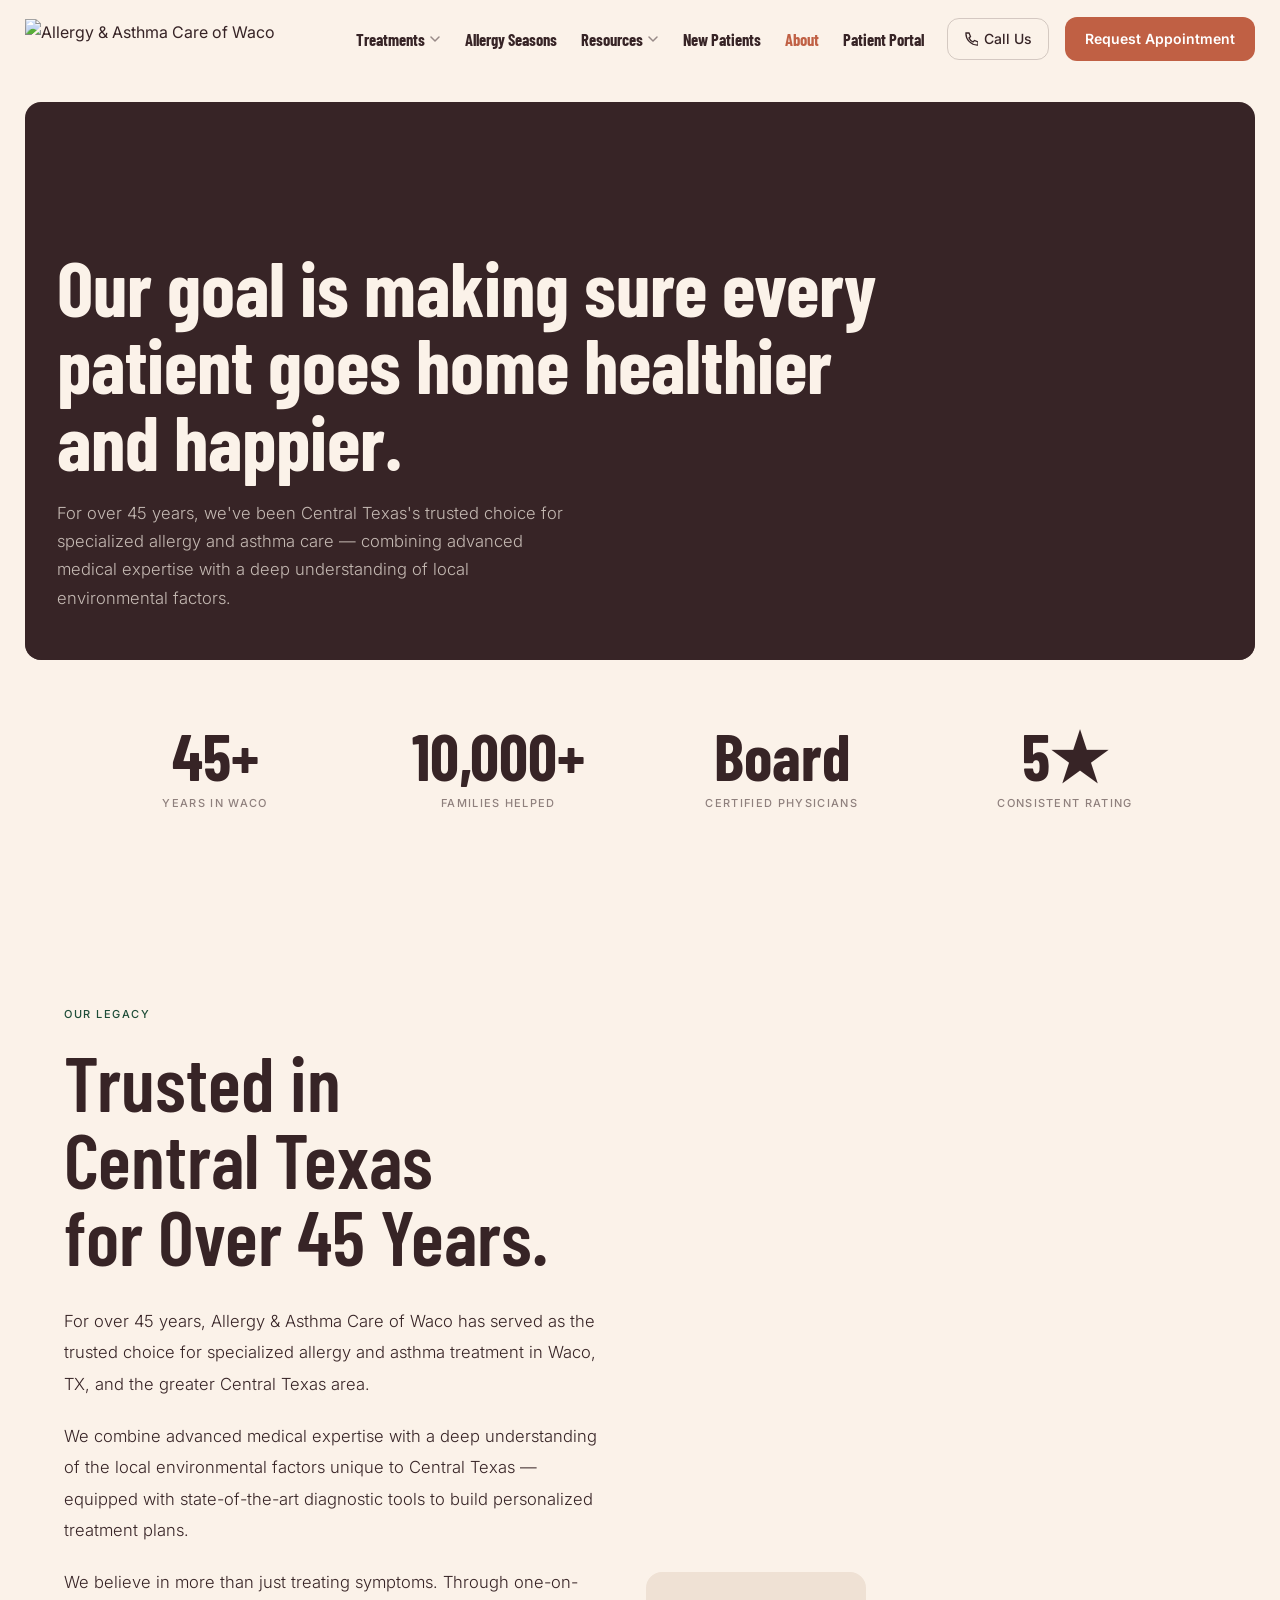
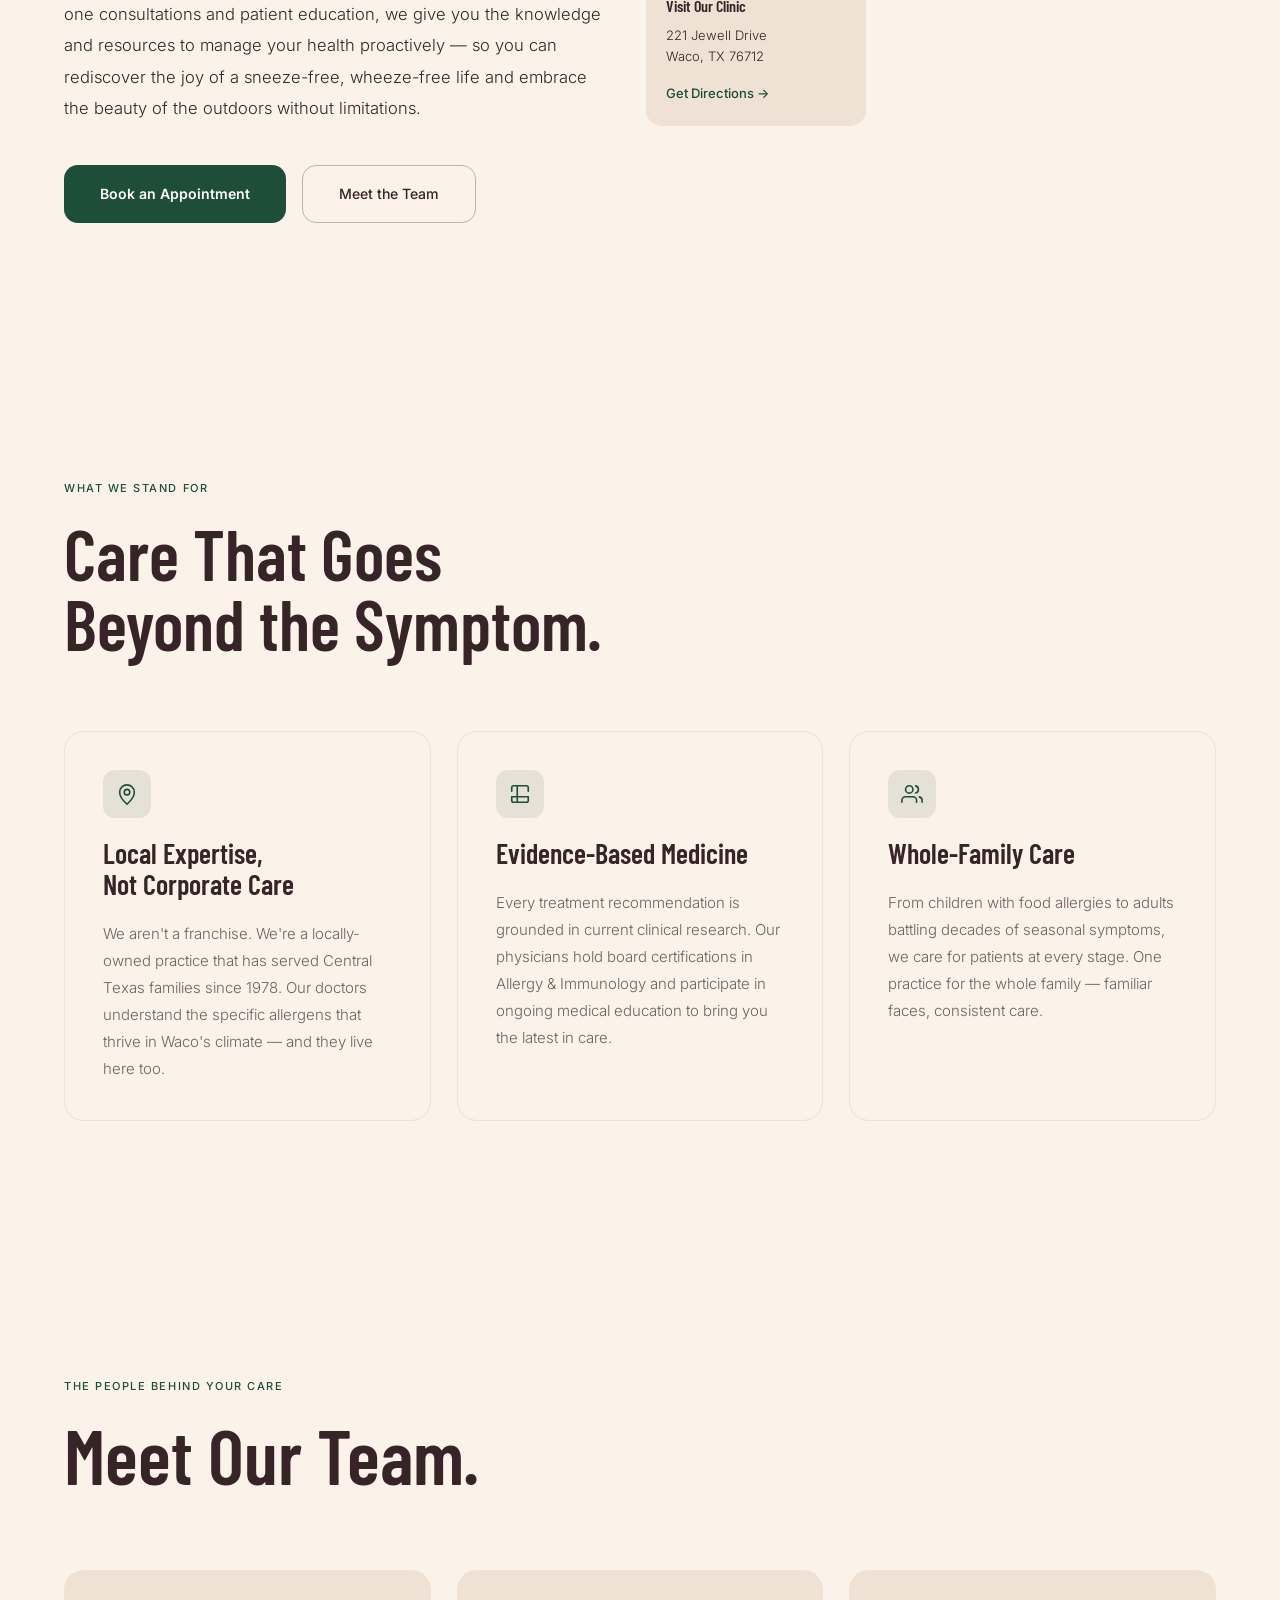
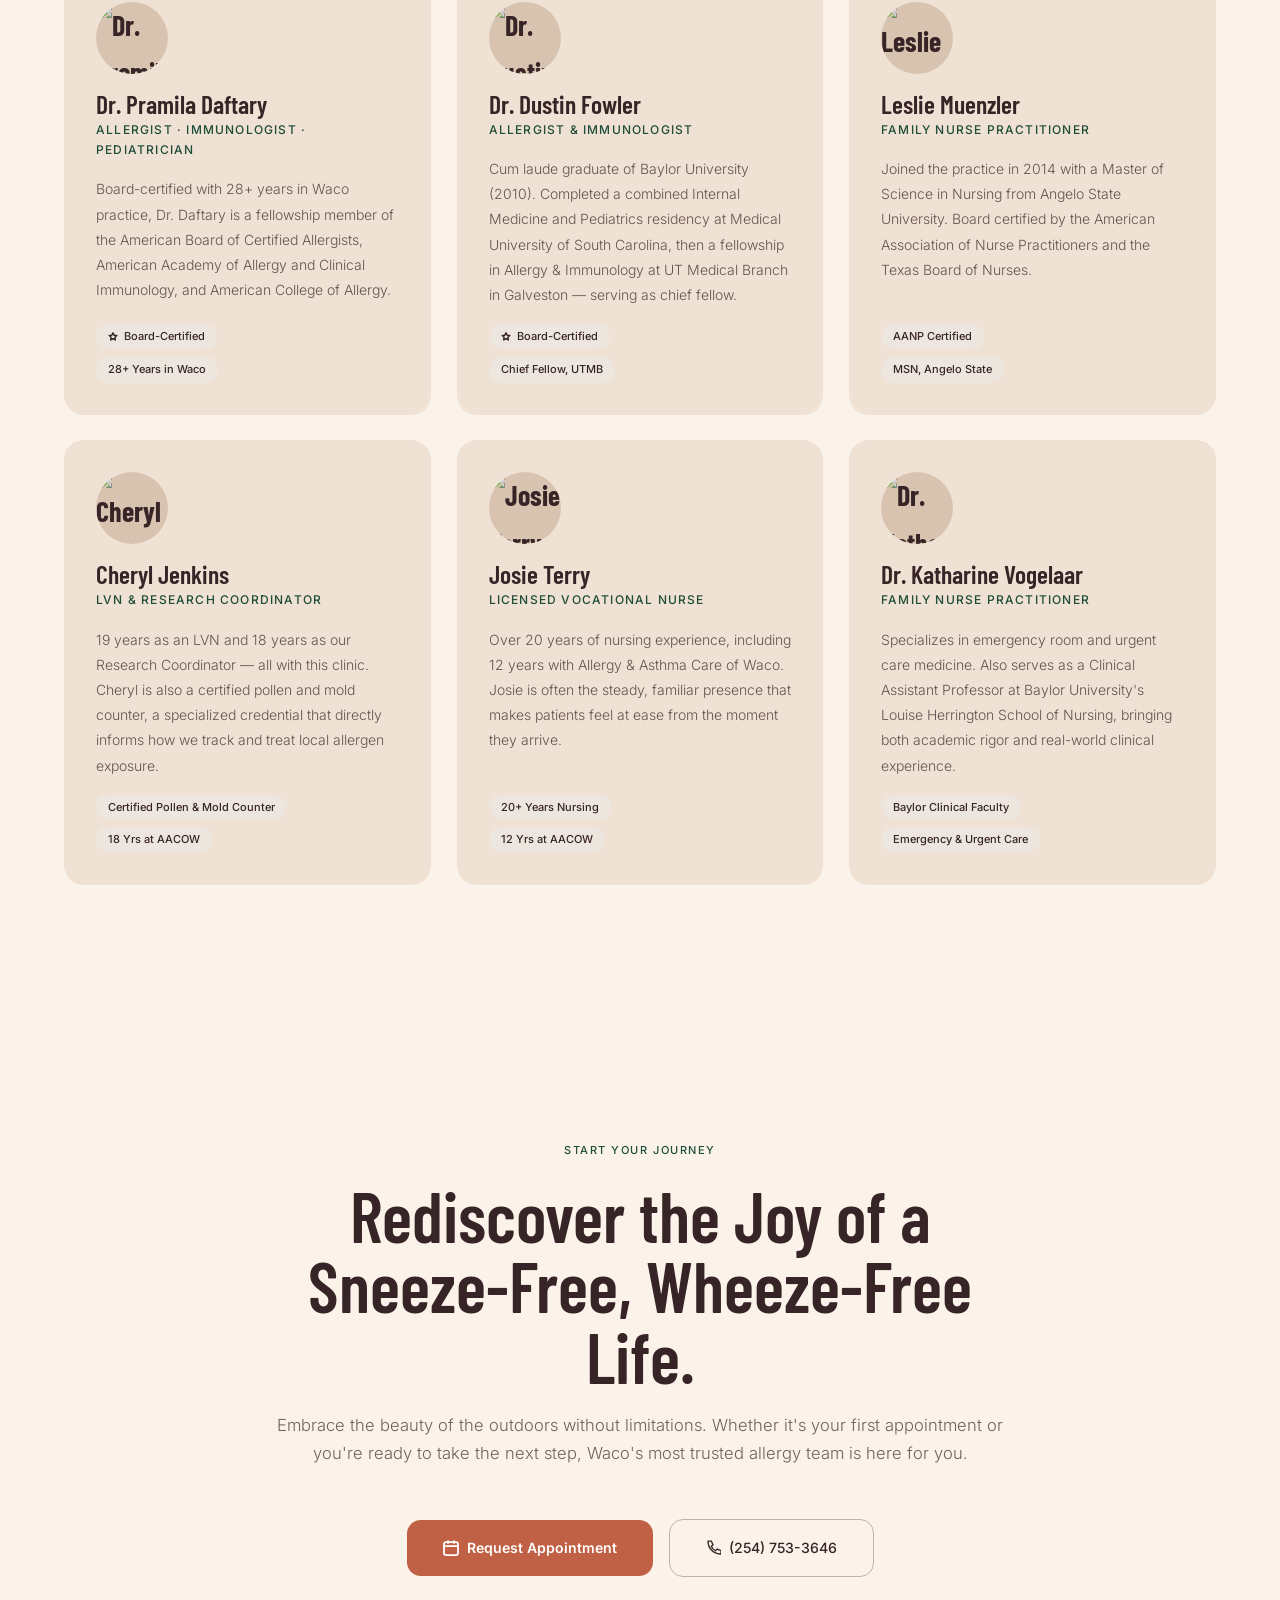
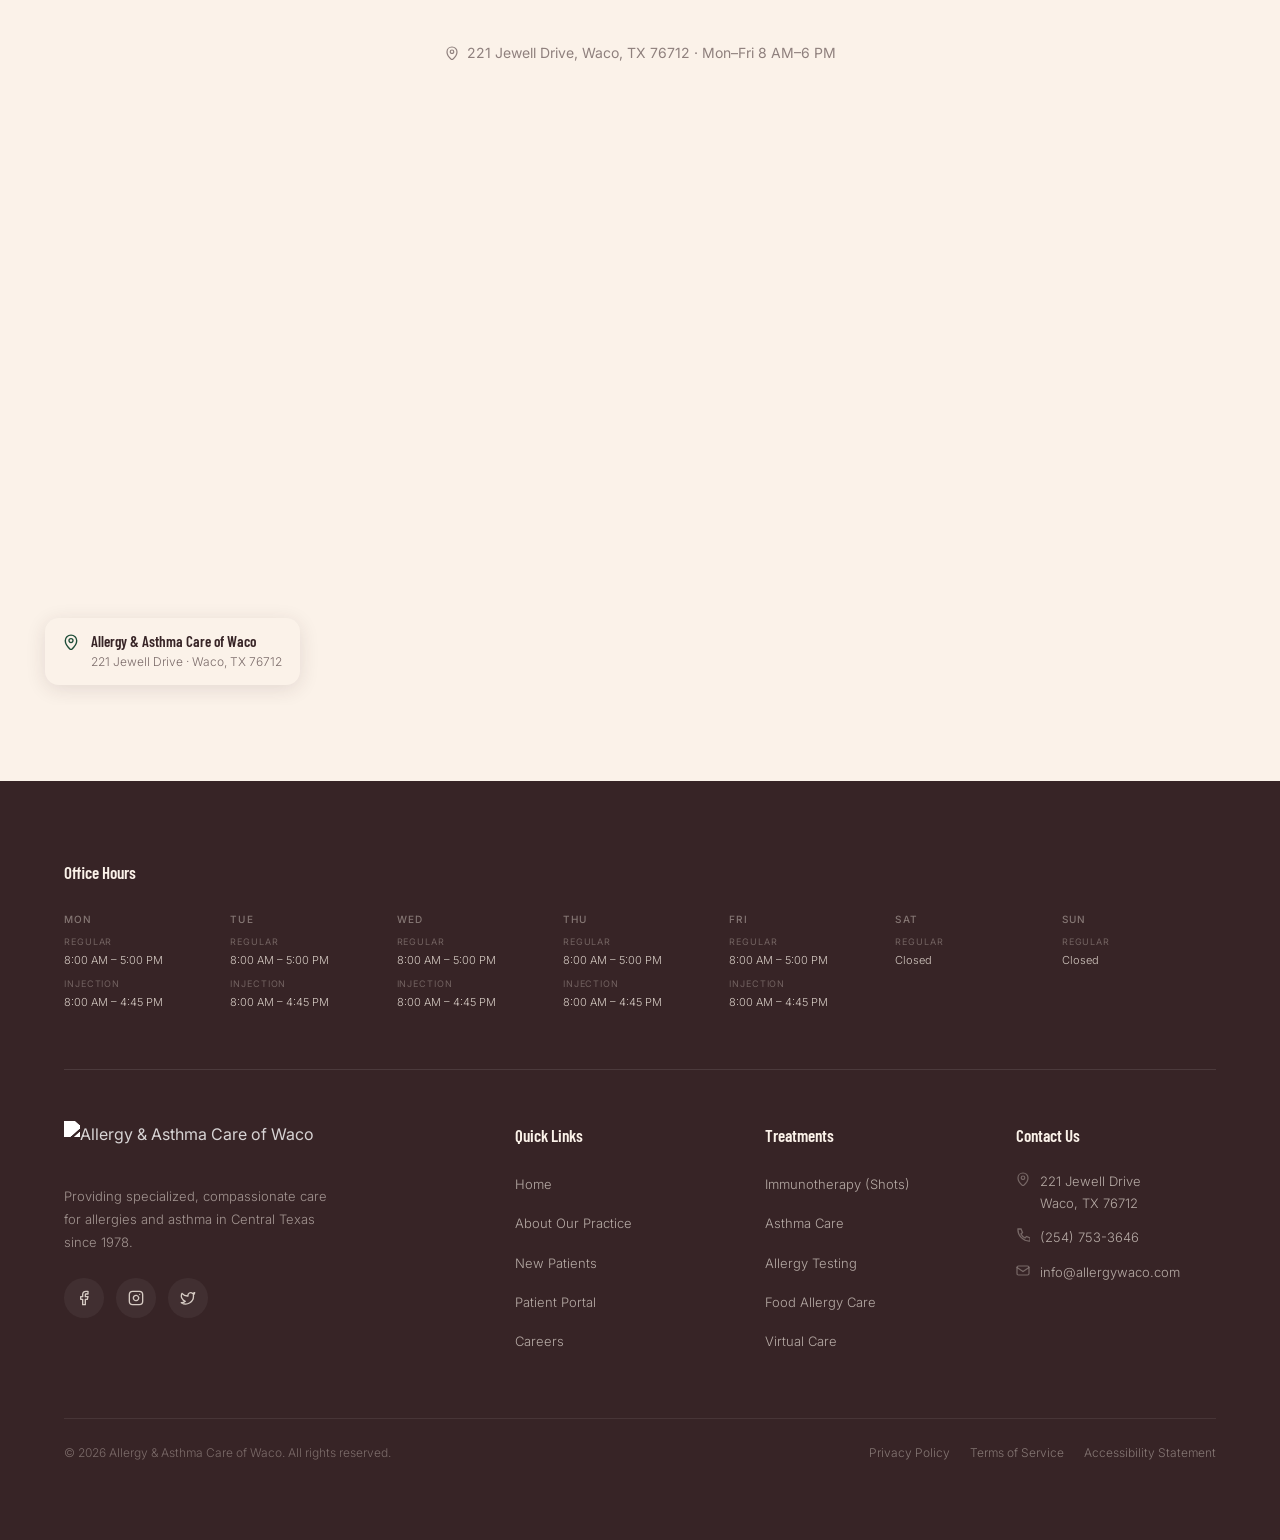
==== commit 8d653c2c: "Resolve stash conflict; restore stash changes Co-Authored-By: Claude Sonnet 4.6 <noreply@anthropic.c" ====
--- a/assets/about.html
+++ b/assets/about.html
@@ -854,6 +854,15 @@
        FOOTER — mirrors Footer.tsx
        ========================================================================== */
     .site-footer { background: var(--charcoal); color: rgba(251,242,233,0.8); padding: clamp(48px, 6vw, 96px) 0; }
+    .site-footer__hours { margin-bottom: clamp(32px, 4vw, 56px); padding-bottom: clamp(32px, 4vw, 56px); border-bottom: 1px solid rgba(255,255,255,0.1); }
+    .site-footer__hours-title { font-family: var(--font-heading); font-size: 17px; font-weight: 600; color: var(--cream); margin-bottom: 24px; }
+    .site-footer__hours-grid { display: grid; grid-template-columns: repeat(7, 1fr); gap: 12px; }
+    @media (max-width: 900px) { .site-footer__hours-grid { grid-template-columns: repeat(4, 1fr); } }
+    @media (max-width: 560px) { .site-footer__hours-grid { grid-template-columns: repeat(2, 1fr); } }
+    .site-footer__hours-day-name { font-size: 10px; font-weight: 500; text-transform: uppercase; letter-spacing: 0.12em; color: rgba(251,242,233,0.4); margin-bottom: 6px; }
+    .site-footer__hours-slot { margin-bottom: 6px; }
+    .site-footer__hours-time-label { font-size: 9px; text-transform: uppercase; letter-spacing: 0.1em; color: rgba(251,242,233,0.3); margin-bottom: 2px; }
+    .site-footer__hours-time-value { font-size: 11px; font-weight: 300; color: rgba(251,242,233,0.8); }
     .site-footer__grid {
       display: grid;
       grid-template-columns: 2fr 1fr 1fr 1fr;
@@ -862,8 +871,10 @@
     }
     @media (max-width: 900px) { .site-footer__grid { grid-template-columns: 1fr 1fr; } }
     @media (max-width: 560px) { .site-footer__grid { grid-template-columns: 1fr; } }
-    .site-footer__logo { font-family: var(--font-heading); font-size: 22px; font-weight: 700; color: var(--cream); margin-bottom: 16px; }
-    .site-footer__about { font-size: 13px; font-weight: 300; line-height: 1.75; color: rgba(251,242,233,0.55); }
+    .site-footer__about { font-size: 13px; font-weight: 300; line-height: 1.75; color: rgba(251,242,233,0.55); max-width: 280px; margin-bottom: 24px; }
+    .site-footer__social { display: flex; align-items: center; gap: 12px; }
+    .site-footer__social-link { width: 40px; height: 40px; border-radius: 50%; background: rgba(255,255,255,0.05); display: flex; align-items: center; justify-content: center; color: rgba(251,242,233,0.8); transition: background 0.2s; }
+    .site-footer__social-link:hover { background: rgba(255,255,255,0.10); }
     .site-footer__col-title { font-family: var(--font-heading); font-size: 17px; font-weight: 600; color: var(--cream); margin-bottom: 20px; }
     .site-footer__links { list-style: none; display: flex; flex-direction: column; gap: 12px; }
     .site-footer__links a { font-size: 13px; font-weight: 300; color: rgba(251,242,233,0.65); transition: color 0.2s; }
@@ -1379,64 +1390,153 @@
        FOOTER — matches Footer.tsx
        =========================================================================== -->
   <footer class="site-footer">
-    <div class="container">
-      <div class="site-footer__grid">
-
+  <div class="container">
+
+    <div class="site-footer__hours">
+      <p class="site-footer__hours-title">Office Hours</p>
+      <div class="site-footer__hours-grid">
         <div>
-          <p class="site-footer__logo">ALLERGY &amp; ASTHMA CARE OF WACO</p>
-          <p class="site-footer__about">Providing specialized, compassionate care for allergies and asthma in Central Texas since 1978.</p>
-        </div>
-
+          <p class="site-footer__hours-day-name">Mon</p>
+          <div class="site-footer__hours-slot">
+            <p class="site-footer__hours-time-label">Regular</p>
+            <p class="site-footer__hours-time-value">8:00 AM – 5:00 PM</p>
+          </div>
+          <div class="site-footer__hours-slot">
+            <p class="site-footer__hours-time-label">Injection</p>
+            <p class="site-footer__hours-time-value">8:00 AM – 4:45 PM</p>
+          </div>
+        </div>
         <div>
-          <p class="site-footer__col-title">Quick Links</p>
-          <ul class="site-footer__links">
-            <li><a href="/">Home</a></li>
-            <li><a href="/about.html">About Our Practice</a></li>
-            <li><a href="#">New Patients</a></li>
-            <li><a href="#">Patient Portal</a></li>
-          </ul>
-        </div>
-
+          <p class="site-footer__hours-day-name">Tue</p>
+          <div class="site-footer__hours-slot">
+            <p class="site-footer__hours-time-label">Regular</p>
+            <p class="site-footer__hours-time-value">8:00 AM – 5:00 PM</p>
+          </div>
+          <div class="site-footer__hours-slot">
+            <p class="site-footer__hours-time-label">Injection</p>
+            <p class="site-footer__hours-time-value">8:00 AM – 4:45 PM</p>
+          </div>
+        </div>
         <div>
-          <p class="site-footer__col-title">Treatments</p>
-          <ul class="site-footer__links">
-            <li><a href="/treatment-immunotherapy.html">Immunotherapy (Shots)</a></li>
-            <li><a href="#">Asthma Care</a></li>
-            <li><a href="#">Allergy Testing</a></li>
-            <li><a href="#">Food Allergy Care</a></li>
-            <li><a href="#">Virtual Care</a></li>
-          </ul>
-        </div>
-
+          <p class="site-footer__hours-day-name">Wed</p>
+          <div class="site-footer__hours-slot">
+            <p class="site-footer__hours-time-label">Regular</p>
+            <p class="site-footer__hours-time-value">8:00 AM – 5:00 PM</p>
+          </div>
+          <div class="site-footer__hours-slot">
+            <p class="site-footer__hours-time-label">Injection</p>
+            <p class="site-footer__hours-time-value">8:00 AM – 4:45 PM</p>
+          </div>
+        </div>
         <div>
-          <p class="site-footer__col-title">Contact Us</p>
-          <div class="site-footer__contact">
-            <div class="site-footer__contact-item">
-              <svg class="site-footer__contact-icon" width="14" height="14" viewBox="0 0 14 14" fill="none"><path d="M7 1C4.2 1 2 3.2 2 6c0 3.8 5 8 5 8s5-4.2 5-8c0-2.8-2.2-5-5-5zm0 6.5A1.5 1.5 0 1 1 7 4a1.5 1.5 0 0 1 0 3.5z" stroke="currentColor" stroke-width="1.2" fill="none" stroke-linecap="round"/></svg>
-              <span>221 Jewell Drive<br>Waco, TX 76712</span>
-            </div>
-            <div class="site-footer__contact-item">
-              <svg class="site-footer__contact-icon" width="14" height="14" viewBox="0 0 14 14" fill="none"><path d="M2 1h3l1.5 3.5L5 6c.9 1.9 2.1 3.1 4 4l1.5-1.5L14 10v3c-6.6.5-12.5-5.4-12-12z" stroke="currentColor" stroke-width="1.3" fill="none" stroke-linecap="round"/></svg>
-              <a href="tel:2547533646">(254) 753-3646</a>
-            </div>
-            <div class="site-footer__contact-item">
-              <svg class="site-footer__contact-icon" width="14" height="14" viewBox="0 0 14 14" fill="none"><rect x="1" y="3" width="12" height="9" rx="1.5" stroke="currentColor" stroke-width="1.2" fill="none"/><path d="M1 4.5l6 4 6-4" stroke="currentColor" stroke-width="1.2" stroke-linecap="round"/></svg>
-              <a href="mailto:info@allergywaco.com">info@allergywaco.com</a>
-            </div>
-          </div>
-        </div>
-
-      </div>
-
-      <div class="site-footer__bottom">
-        <p>&copy; 2026 Allergy &amp; Asthma Care of Waco. All rights reserved.</p>
-        <div style="display:flex; gap:20px;">
-          <a href="#">Privacy Policy</a>
-          <a href="#">Accessibility Statement</a>
+          <p class="site-footer__hours-day-name">Thu</p>
+          <div class="site-footer__hours-slot">
+            <p class="site-footer__hours-time-label">Regular</p>
+            <p class="site-footer__hours-time-value">8:00 AM – 5:00 PM</p>
+          </div>
+          <div class="site-footer__hours-slot">
+            <p class="site-footer__hours-time-label">Injection</p>
+            <p class="site-footer__hours-time-value">8:00 AM – 4:45 PM</p>
+          </div>
+        </div>
+        <div>
+          <p class="site-footer__hours-day-name">Fri</p>
+          <div class="site-footer__hours-slot">
+            <p class="site-footer__hours-time-label">Regular</p>
+            <p class="site-footer__hours-time-value">8:00 AM – 5:00 PM</p>
+          </div>
+          <div class="site-footer__hours-slot">
+            <p class="site-footer__hours-time-label">Injection</p>
+            <p class="site-footer__hours-time-value">8:00 AM – 4:45 PM</p>
+          </div>
+        </div>
+        <div>
+          <p class="site-footer__hours-day-name">Sat</p>
+          <div class="site-footer__hours-slot">
+            <p class="site-footer__hours-time-label">Regular</p>
+            <p class="site-footer__hours-time-value">Closed</p>
+          </div>
+        </div>
+        <div>
+          <p class="site-footer__hours-day-name">Sun</p>
+          <div class="site-footer__hours-slot">
+            <p class="site-footer__hours-time-label">Regular</p>
+            <p class="site-footer__hours-time-value">Closed</p>
+          </div>
         </div>
       </div>
     </div>
-  </footer>
+
+    <div class="site-footer__grid">
+
+      <div>
+        <img src="/images/icons/aacow_logo.svg" alt="Allergy &amp; Asthma Care of Waco" style="height:40px; width:auto; filter: brightness(0) invert(1); margin-bottom: 24px; display:block;">
+        <p class="site-footer__about">Providing specialized, compassionate care for allergies and asthma in Central Texas since 1978.</p>
+        <div class="site-footer__social">
+          <a href="#" aria-label="Follow us on Facebook" class="site-footer__social-link">
+            <svg width="16" height="16" viewBox="0 0 24 24" fill="none" stroke="currentColor" stroke-width="2" stroke-linecap="round" stroke-linejoin="round"><path d="M18 2h-3a5 5 0 0 0-5 5v3H7v4h3v8h4v-8h3l1-4h-4V7a1 1 0 0 1 1-1h3z"/></svg>
+          </a>
+          <a href="#" aria-label="Follow us on Instagram" class="site-footer__social-link">
+            <svg width="16" height="16" viewBox="0 0 24 24" fill="none" stroke="currentColor" stroke-width="2" stroke-linecap="round" stroke-linejoin="round"><rect x="2" y="2" width="20" height="20" rx="5" ry="5"/><path d="M16 11.37A4 4 0 1 1 12.63 8 4 4 0 0 1 16 11.37z"/><line x1="17.5" y1="6.5" x2="17.51" y2="6.5"/></svg>
+          </a>
+          <a href="#" aria-label="Follow us on Twitter" class="site-footer__social-link">
+            <svg width="16" height="16" viewBox="0 0 24 24" fill="none" stroke="currentColor" stroke-width="2" stroke-linecap="round" stroke-linejoin="round"><path d="M22 4s-.7 2.1-2 3.4c1.6 10-9.4 17.3-18 11.6 2.2.1 4.4-.6 6-2C3 15.5.5 9.6 3 5c2.2 2.7 5.5 4.3 9 4-.9-4.2 4-6.6 7-3.8 1.1 0 3-1.2 3-1.2z"/></svg>
+          </a>
+        </div>
+      </div>
+
+      <div>
+        <p class="site-footer__col-title">Quick Links</p>
+        <ul class="site-footer__links">
+          <li><a href="/">Home</a></li>
+          <li><a href="/about.html">About Our Practice</a></li>
+          <li><a href="#">New Patients</a></li>
+          <li><a href="#">Patient Portal</a></li>
+          <li><a href="#">Careers</a></li>
+        </ul>
+      </div>
+
+      <div>
+        <p class="site-footer__col-title">Treatments</p>
+        <ul class="site-footer__links">
+          <li><a href="/treatment-immunotherapy.html">Immunotherapy (Shots)</a></li>
+          <li><a href="#">Asthma Care</a></li>
+          <li><a href="#">Allergy Testing</a></li>
+          <li><a href="#">Food Allergy Care</a></li>
+          <li><a href="#">Virtual Care</a></li>
+        </ul>
+      </div>
+
+      <div>
+        <p class="site-footer__col-title">Contact Us</p>
+        <div class="site-footer__contact">
+          <div class="site-footer__contact-item">
+            <svg class="site-footer__contact-icon" width="14" height="14" viewBox="0 0 14 14" fill="none"><path d="M7 1C4.2 1 2 3.2 2 6c0 3.8 5 8 5 8s5-4.2 5-8c0-2.8-2.2-5-5-5zm0 6.5A1.5 1.5 0 1 1 7 4a1.5 1.5 0 0 1 0 3.5z" stroke="currentColor" stroke-width="1.2" fill="none" stroke-linecap="round"/></svg>
+            <span>221 Jewell Drive<br>Waco, TX 76712</span>
+          </div>
+          <div class="site-footer__contact-item">
+            <svg class="site-footer__contact-icon" width="14" height="14" viewBox="0 0 14 14" fill="none"><path d="M2 1h3l1.5 3.5L5 6c.9 1.9 2.1 3.1 4 4l1.5-1.5L14 10v3c-6.6.5-12.5-5.4-12-12z" stroke="currentColor" stroke-width="1.3" fill="none" stroke-linecap="round"/></svg>
+            <a href="tel:2547533646">(254) 753-3646</a>
+          </div>
+          <div class="site-footer__contact-item">
+            <svg class="site-footer__contact-icon" width="14" height="14" viewBox="0 0 14 14" fill="none"><rect x="1" y="3" width="12" height="9" rx="1.5" stroke="currentColor" stroke-width="1.2" fill="none"/><path d="M1 4.5l6 4 6-4" stroke="currentColor" stroke-width="1.2" stroke-linecap="round"/></svg>
+            <a href="mailto:info@allergywaco.com">info@allergywaco.com</a>
+          </div>
+        </div>
+      </div>
+
+    </div>
+
+    <div class="site-footer__bottom">
+      <p>&copy; 2026 Allergy &amp; Asthma Care of Waco. All rights reserved.</p>
+      <div style="display:flex; gap:20px; flex-wrap:wrap;">
+        <a href="#">Privacy Policy</a>
+        <a href="#">Terms of Service</a>
+        <a href="#">Accessibility Statement</a>
+      </div>
+    </div>
+  </div>
+</footer>
 
   <!-- ===========================================================================
        SCRIPTS
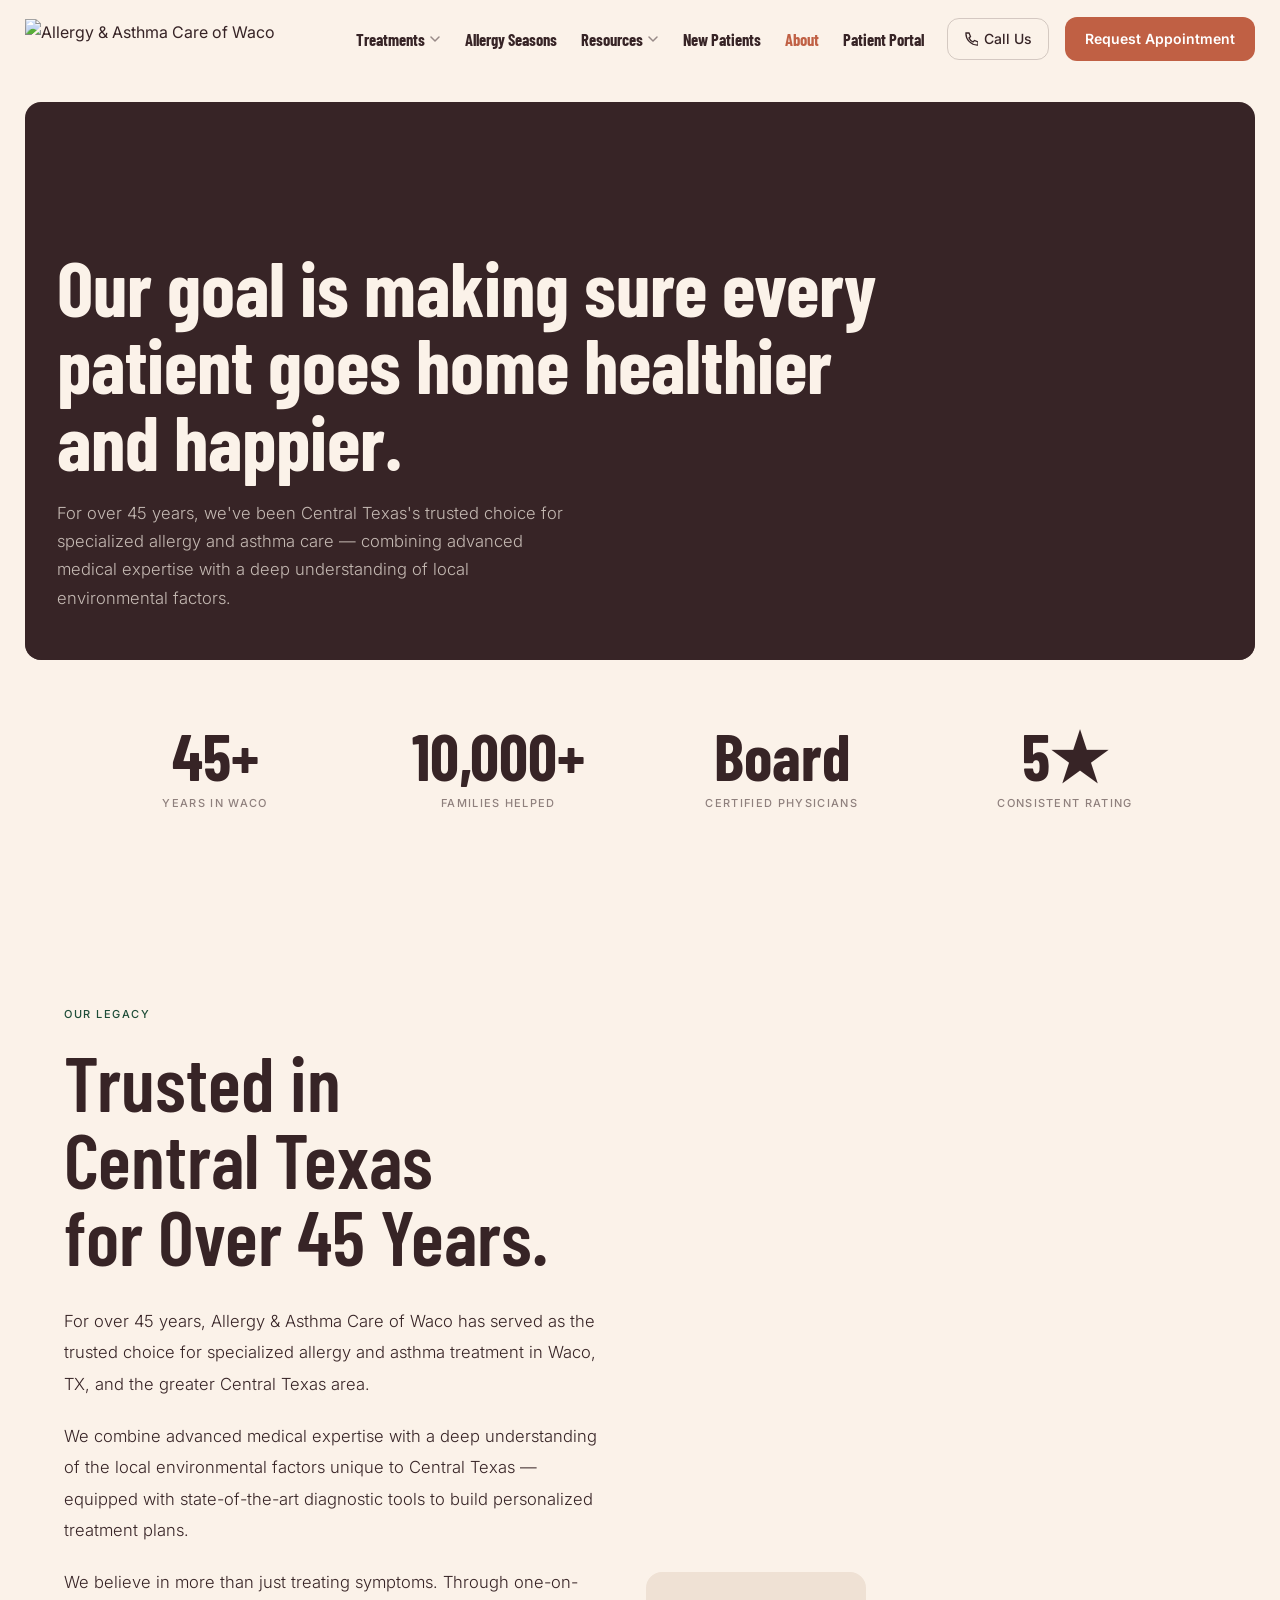
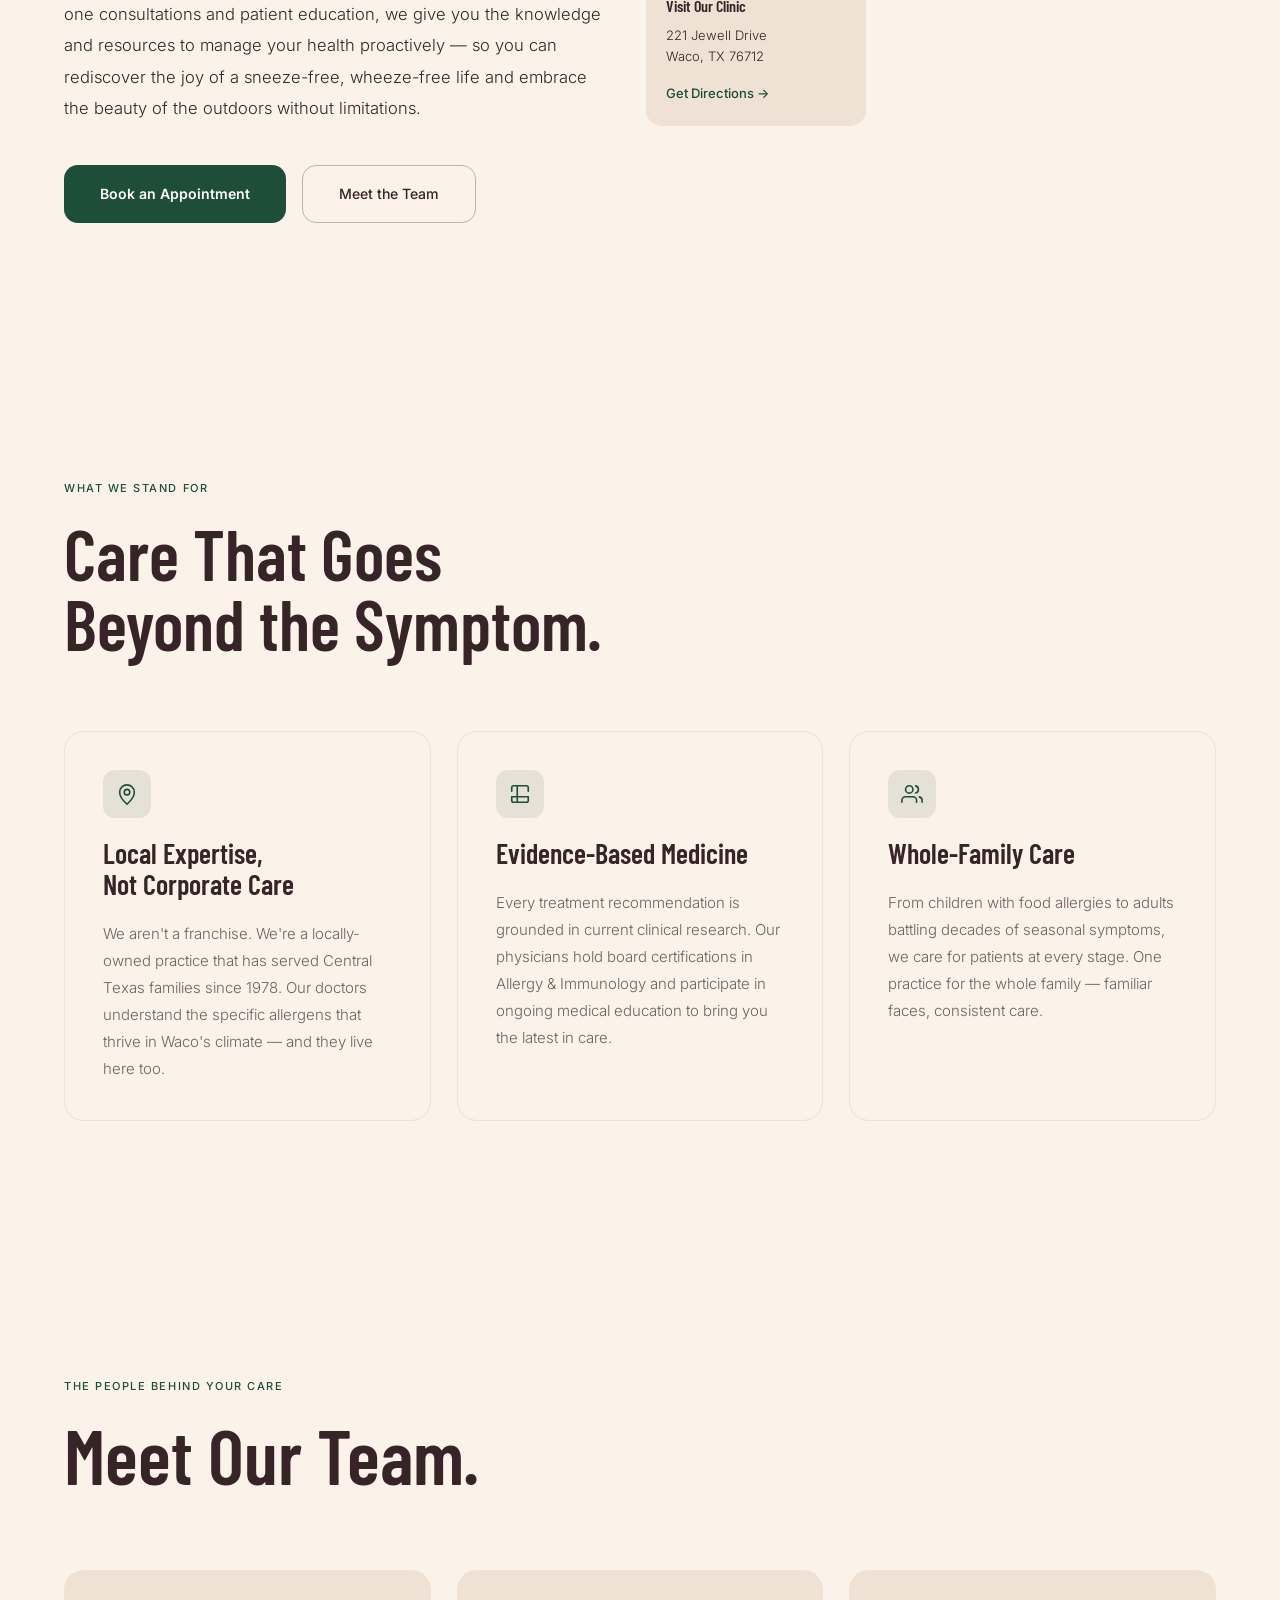
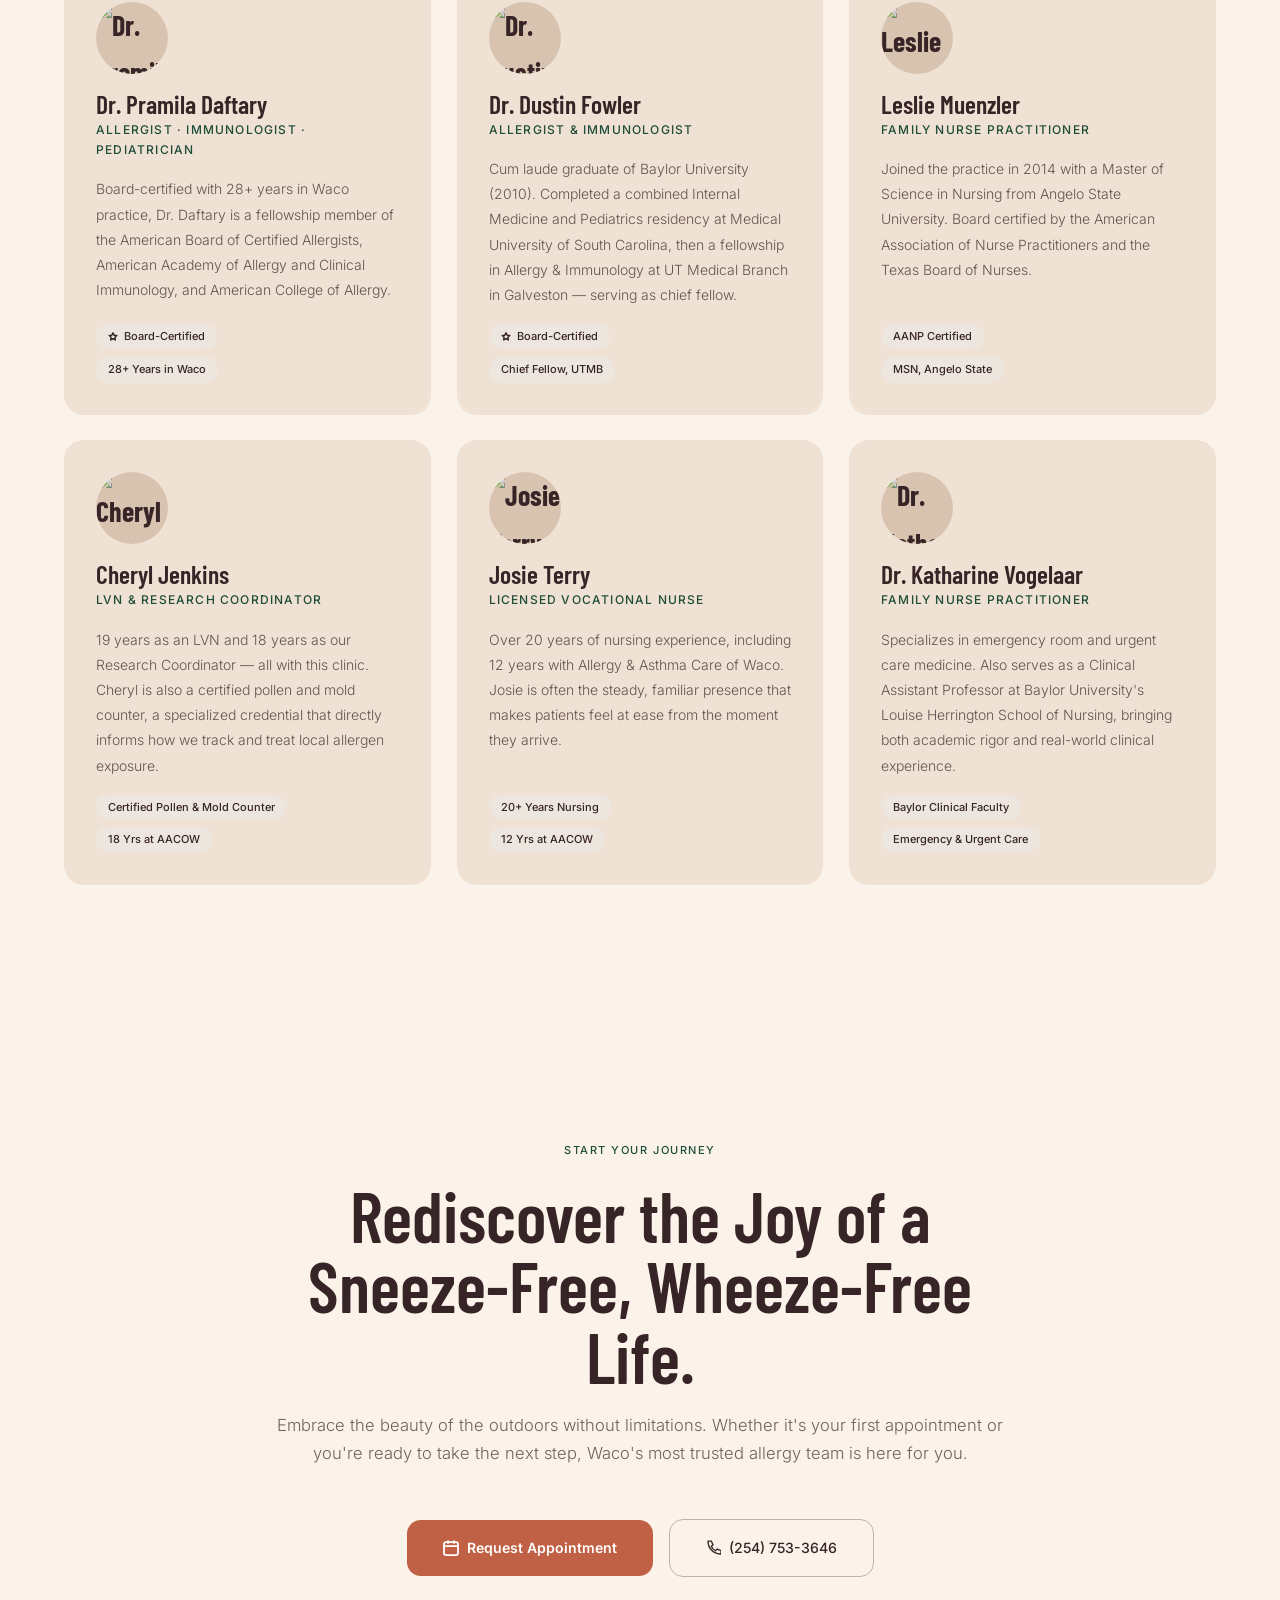
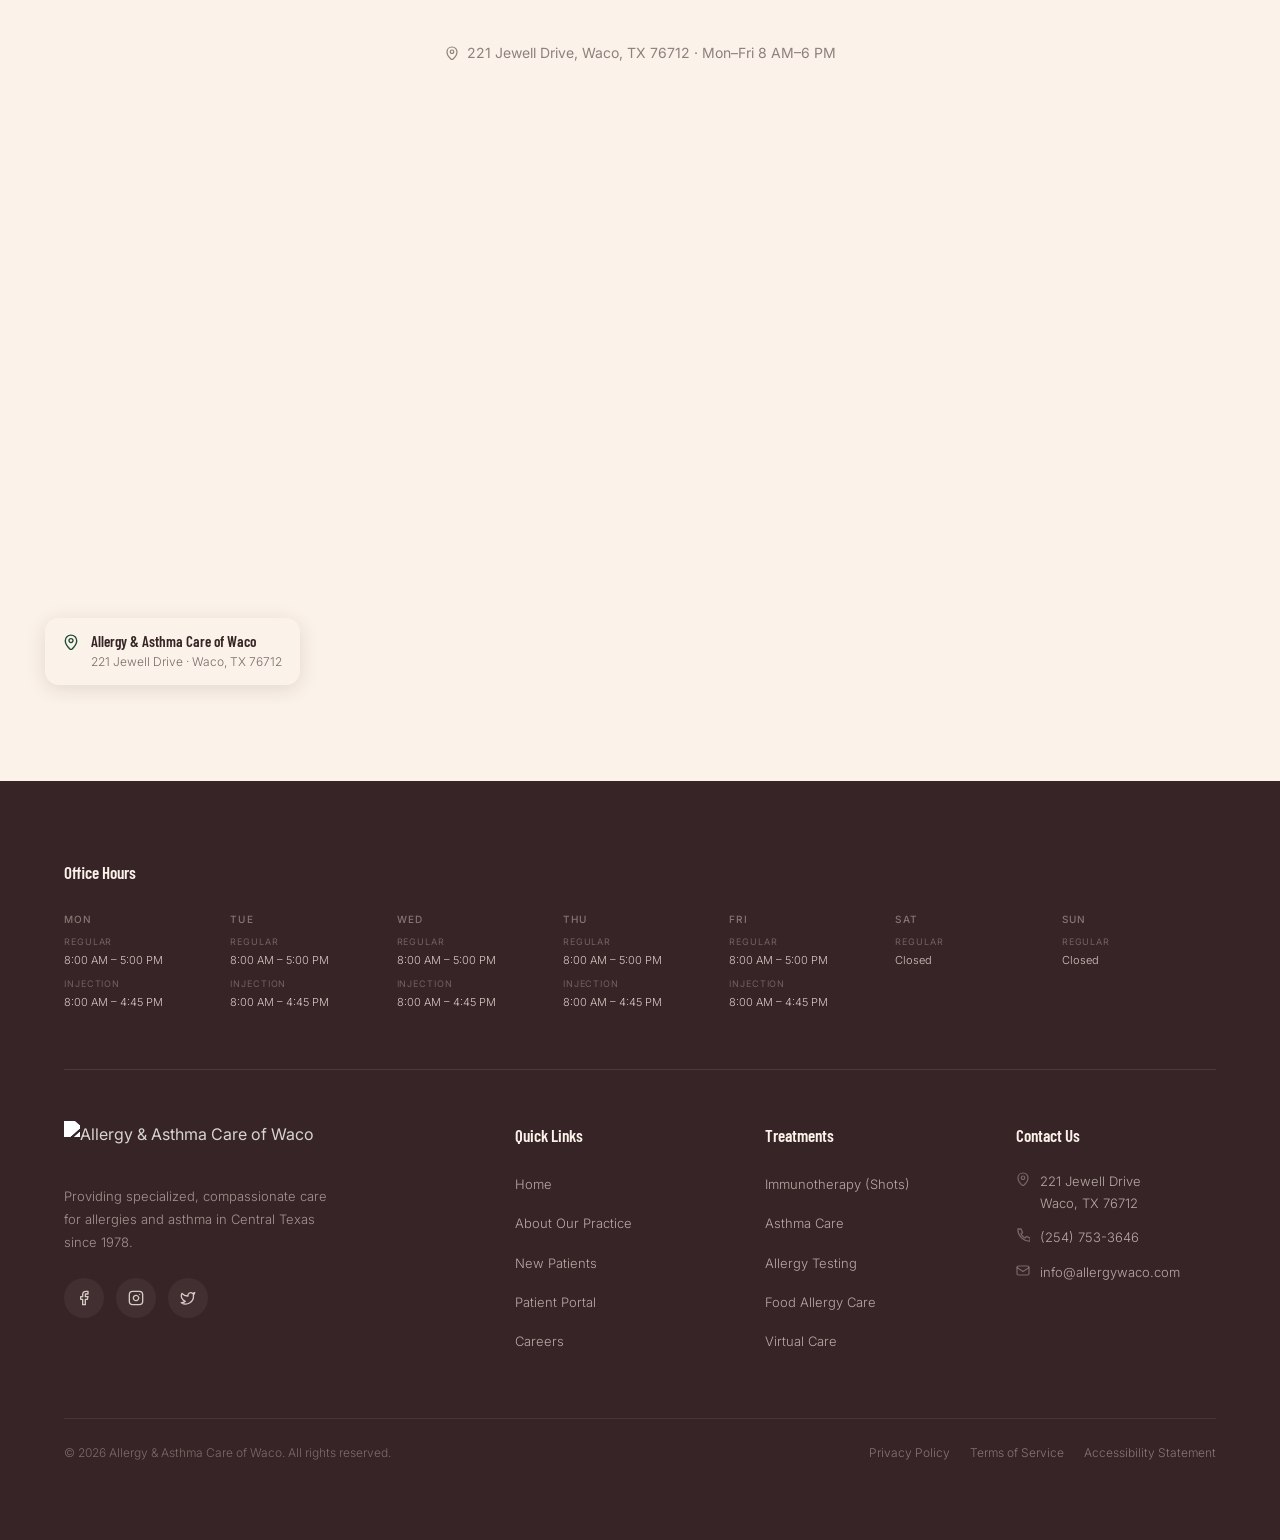
==== commit cc4a022b: "Fix Allergy Seasons nav link on all static pages about.html, blog.html, and the blog article were st" ====
--- a/assets/about.html
+++ b/assets/about.html
@@ -960,7 +960,7 @@
           </div>
         </div>
 
-        <a href="/#pollen" class="site-nav__link">Allergy Seasons</a>
+        <a href="/allergy-seasons.html" class="site-nav__link">Allergy Seasons</a>
 
         <div class="site-nav__dropdown">
           <button class="site-nav__link" aria-haspopup="true">
@@ -1028,7 +1028,7 @@
         </div>
       </div>
 
-      <div class="site-nav__overlay-item"><a href="/#pollen" class="site-nav__overlay-link">Allergy Seasons</a></div>
+      <div class="site-nav__overlay-item"><a href="/allergy-seasons.html" class="site-nav__overlay-link">Allergy Seasons</a></div>
 
       <div class="site-nav__overlay-item" id="mob-resources">
         <button class="site-nav__overlay-link" onclick="toggleMobSub('mob-resources')">
@@ -1609,5 +1609,21 @@
     })();
   </script>
 
+
+  <!-- Scroll to top -->
+  <button id="scroll-top" aria-label="Back to top" onclick="window.scrollTo({top:0,behavior:'smooth'})" style="position:fixed;bottom:28px;right:28px;z-index:999;width:44px;height:44px;border-radius:50%;background:var(--charcoal);color:var(--cream);border:none;cursor:pointer;display:flex;align-items:center;justify-content:center;opacity:0;pointer-events:none;transition:opacity .25s ease,transform .25s ease;transform:translateY(8px);">
+    <svg width="16" height="16" viewBox="0 0 24 24" fill="none" stroke="currentColor" stroke-width="2.5" stroke-linecap="round" stroke-linejoin="round"><polyline points="18 15 12 9 6 15"/></svg>
+  </button>
+  <script>
+  (function(){
+    var btn = document.getElementById('scroll-top');
+    window.addEventListener('scroll', function(){
+      var show = window.scrollY > 400;
+      btn.style.opacity = show ? '1' : '0';
+      btn.style.pointerEvents = show ? 'auto' : 'none';
+      btn.style.transform = show ? 'translateY(0)' : 'translateY(8px)';
+    }, {passive:true});
+  })();
+  </script>
 </body>
 </html>
